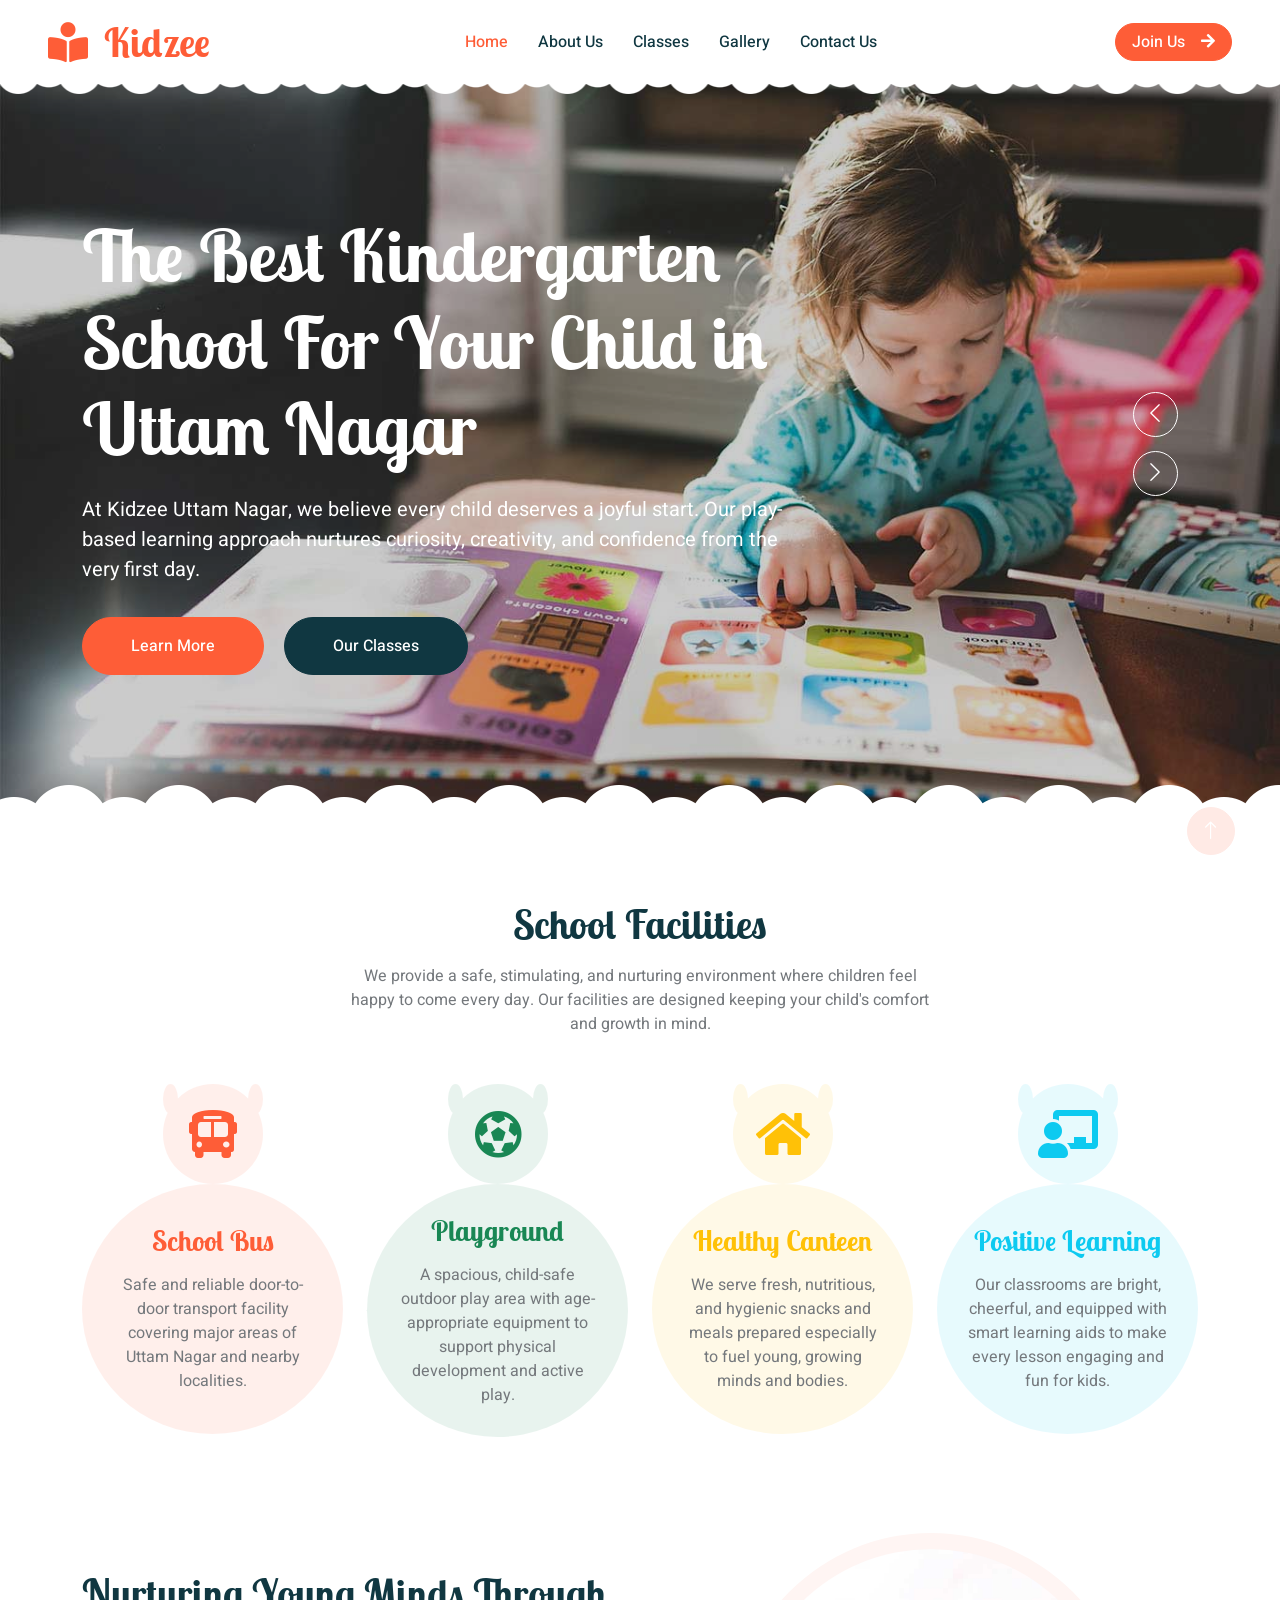
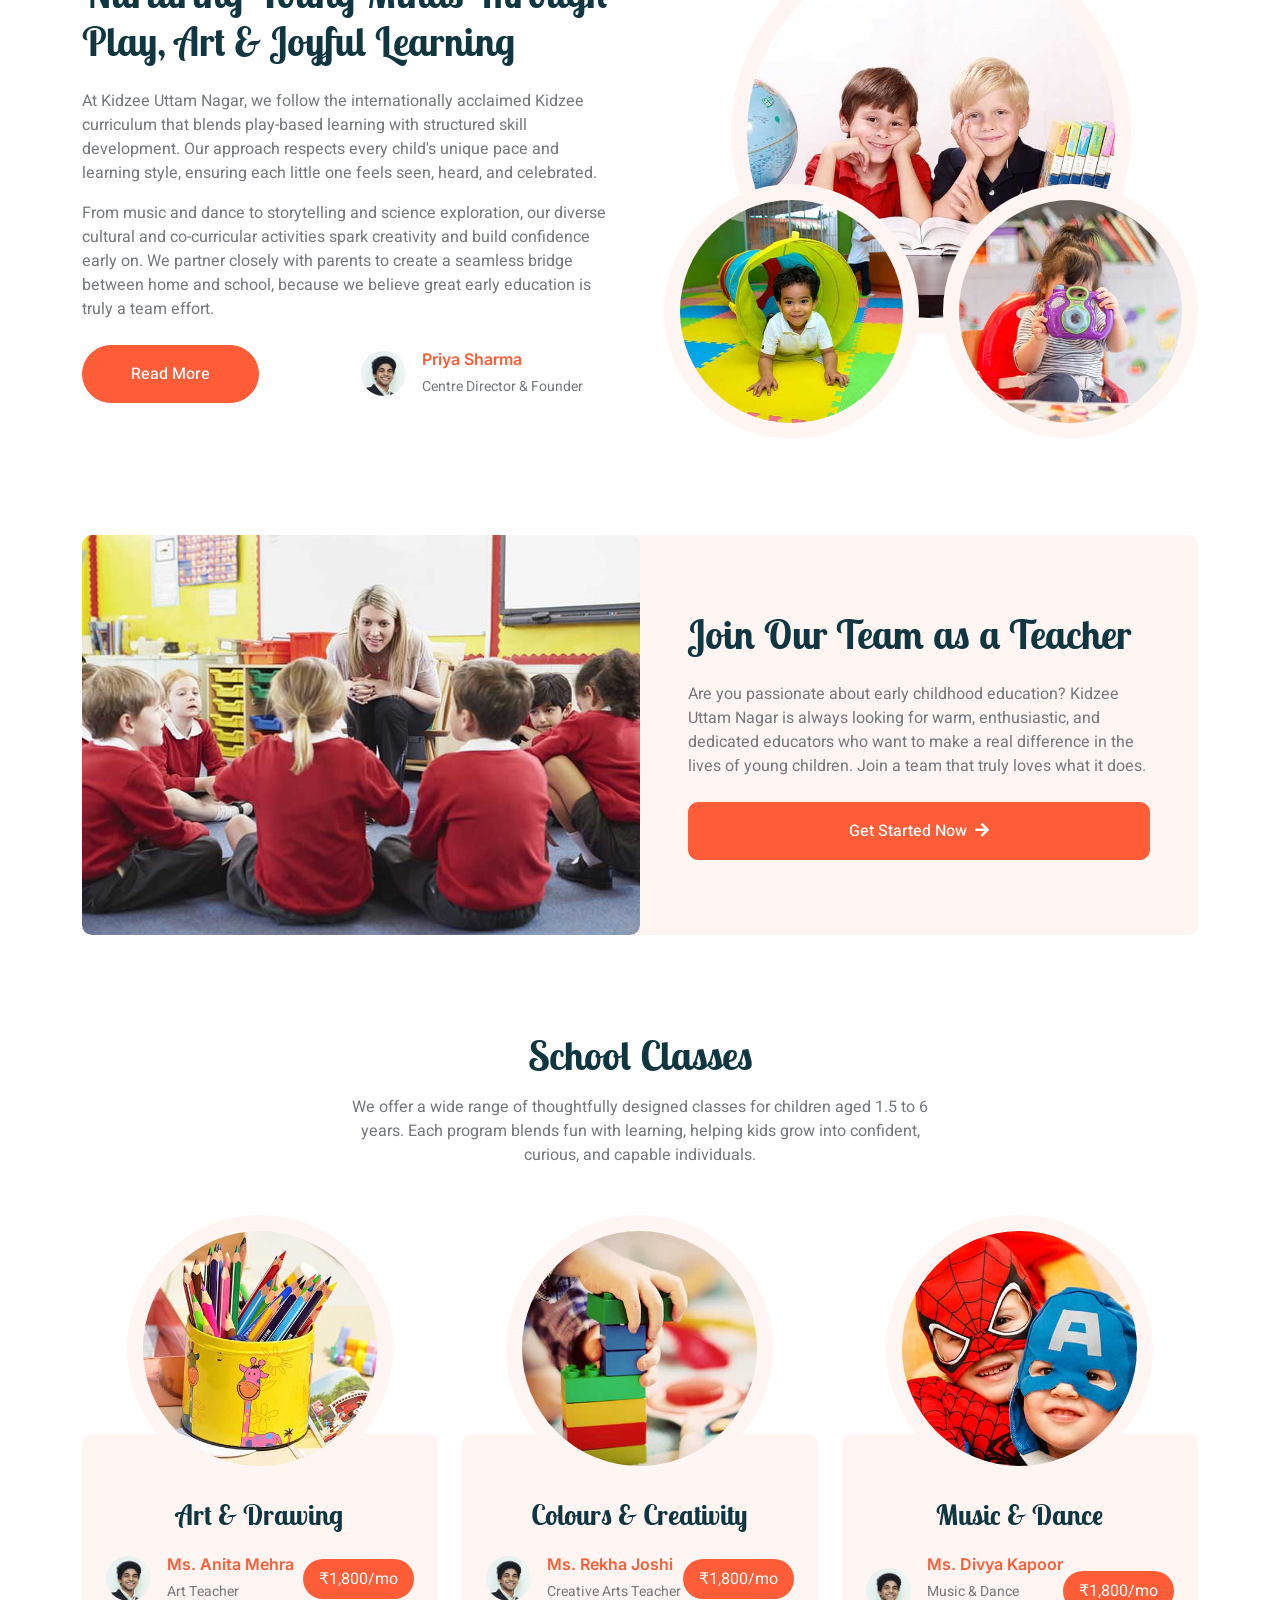
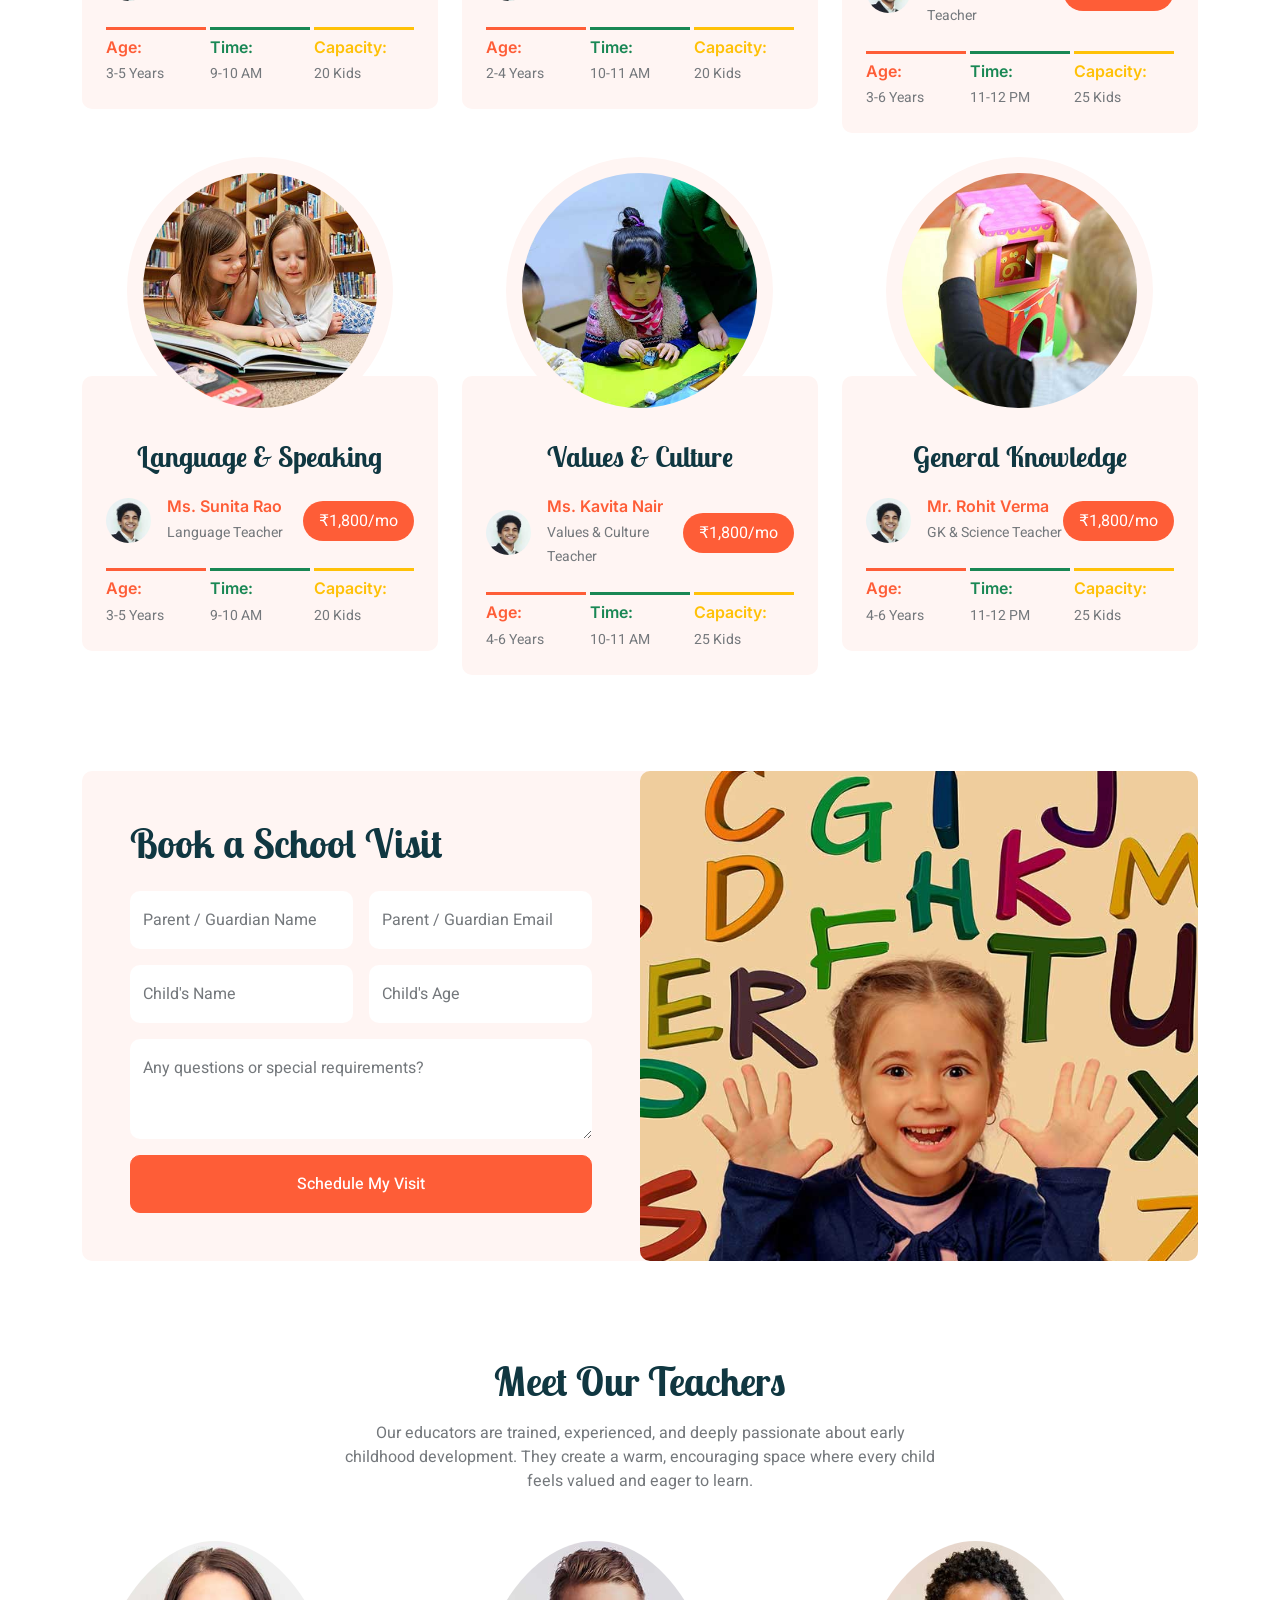
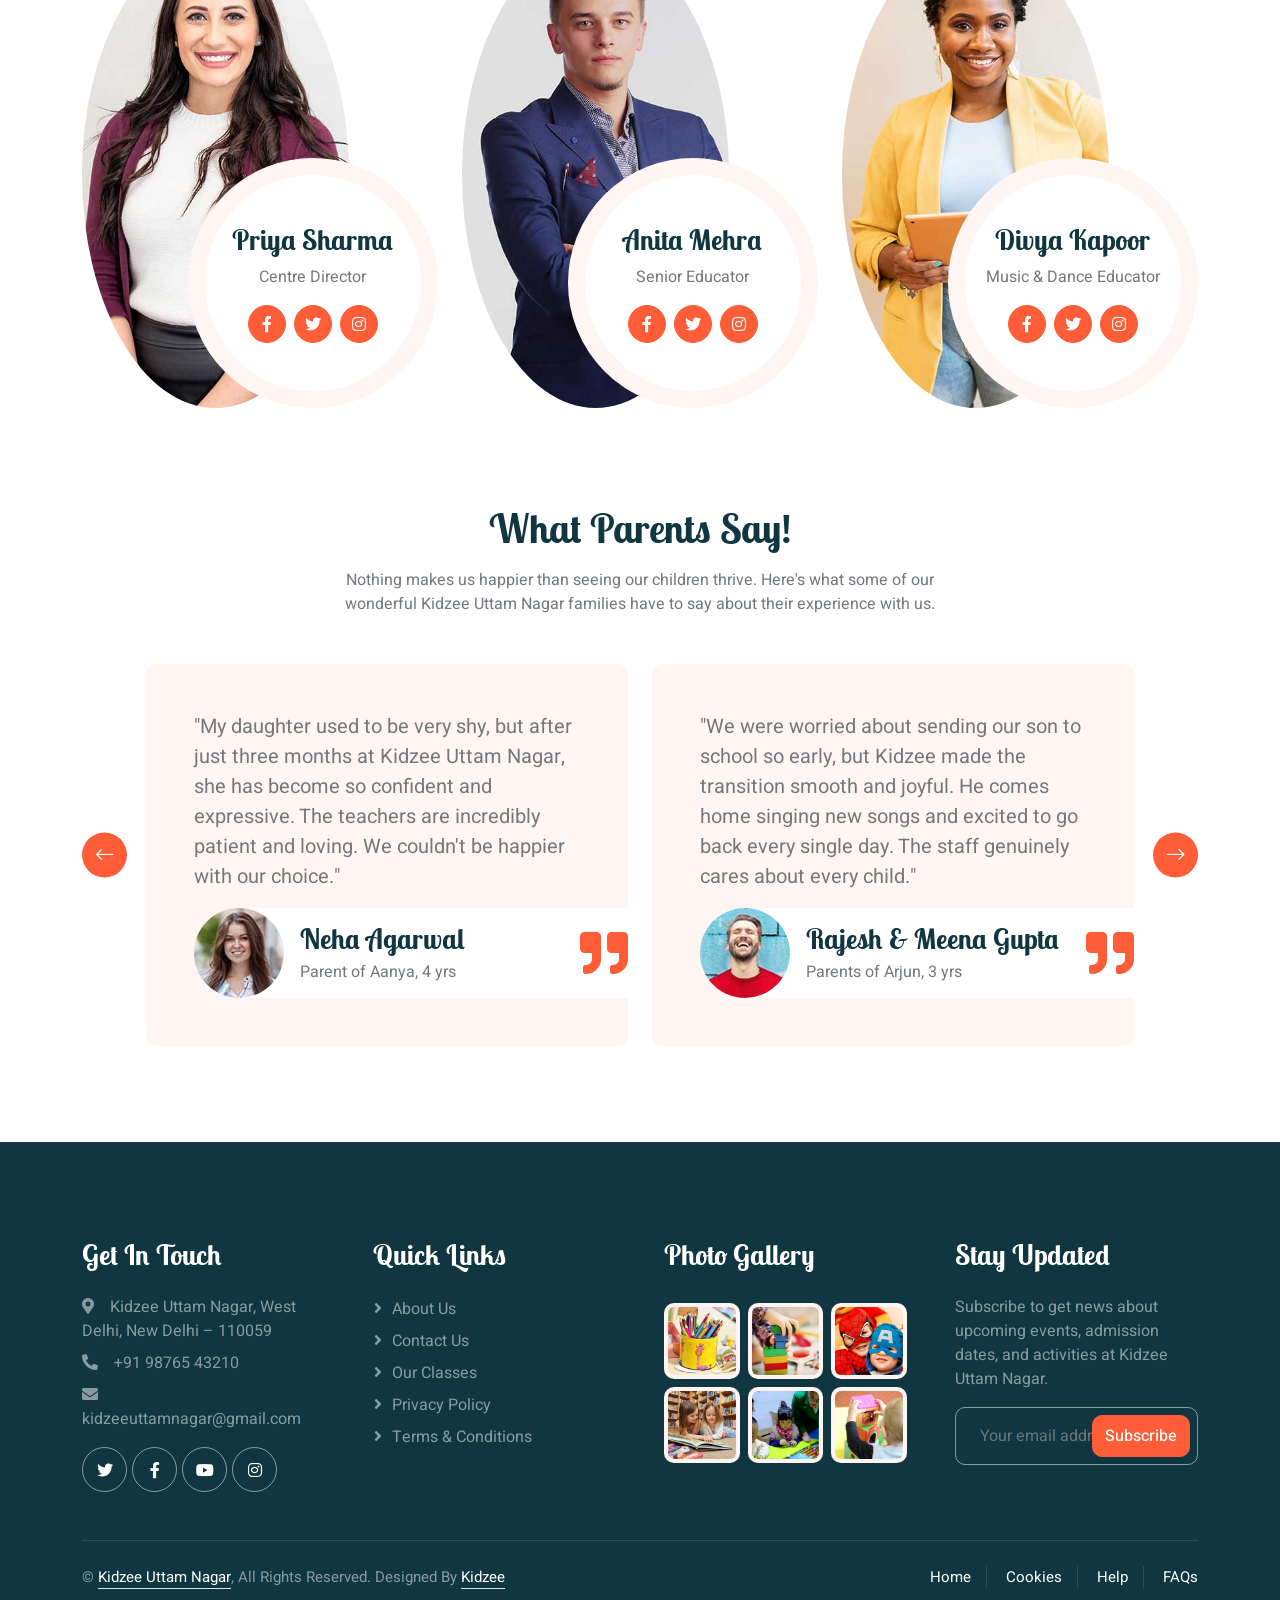
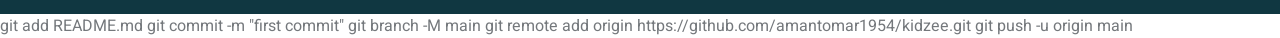
==== index.html @ d635b2c4 "change folder name" ====
<!DOCTYPE html>
<html lang="en">

<head>
    <meta charset="utf-8">
    <title>Kidzee - Best Preschool in Uttam Nagar Delhi</title>
    <meta content="width=device-width, initial-scale=1.0" name="viewport">
    <meta content="kidzee preschool uttam nagar delhi, best preschool uttam nagar, kindergarten uttam nagar" name="keywords">
    <meta content="Kidzee Uttam Nagar is one of Delhi's most trusted preschools, nurturing young minds with play-based learning, experienced teachers, and a safe, joyful environment." name="description">

    <!-- Favicon -->
    <link href="img/favicon.ico" rel="icon">

    <!-- Google Web Fonts -->
    <link rel="preconnect" href="https://fonts.googleapis.com">
    <link rel="preconnect" href="https://fonts.gstatic.com" crossorigin>
    <link href="https://fonts.googleapis.com/css2?family=Heebo:wght@400;500;600&family=Inter:wght@600&family=Lobster+Two:wght@700&display=swap" rel="stylesheet">
    
    <!-- Icon Font Stylesheet -->
    <link href="https://cdnjs.cloudflare.com/ajax/libs/font-awesome/5.10.0/css/all.min.css" rel="stylesheet">
    <link href="https://cdn.jsdelivr.net/npm/bootstrap-icons@1.4.1/font/bootstrap-icons.css" rel="stylesheet">

    <!-- Libraries Stylesheet -->
    <link href="lib/animate/animate.min.css" rel="stylesheet">
    <link href="lib/owlcarousel/assets/owl.carousel.min.css" rel="stylesheet">

    <!-- Customized Bootstrap Stylesheet -->
    <link href="css/bootstrap.min.css" rel="stylesheet">

    <!-- Template Stylesheet -->
    <link href="css/style.css" rel="stylesheet">
</head>

<body>
    <div class="container-xxl bg-white p-0">
        <!-- Spinner Start -->
        <div id="spinner" class="show bg-white position-fixed translate-middle w-100 vh-100 top-50 start-50 d-flex align-items-center justify-content-center">
            <div class="spinner-border text-primary" style="width: 3rem; height: 3rem;" role="status">
                <span class="sr-only">Loading...</span>
            </div>
        </div>
        <!-- Spinner End -->


        <!-- Navbar Start -->
        <nav class="navbar navbar-expand-lg bg-white navbar-light sticky-top px-4 px-lg-5 py-lg-0">
            <a href="index.html" class="navbar-brand">
                <h1 class="m-0 text-primary"><i class="fa fa-book-reader me-3"></i>Kidzee</h1>
            </a>
            <button type="button" class="navbar-toggler" data-bs-toggle="collapse" data-bs-target="#navbarCollapse">
                <span class="navbar-toggler-icon"></span>
            </button>
            <div class="collapse navbar-collapse" id="navbarCollapse">
                <div class="navbar-nav mx-auto">
                    <a href="index.html" class="nav-item nav-link active">Home</a>
                    <a href="" class="nav-item nav-link">About Us</a>
                    <a href="" class="nav-item nav-link">Classes</a>
                     <a href="" class="nav-item nav-link">Gallery</a>
                    <!-- <div class="nav-item dropdown">
                        <a href="#" class="nav-link dropdown-toggle" data-bs-toggle="dropdown">Pages</a>
                        <div class="dropdown-menu rounded-0 rounded-bottom border-0 shadow-sm m-0">
                            <a href="facility.html" class="dropdown-item">School Facilities</a>
                            <a href="team.html" class="dropdown-item">Popular Teachers</a>
                            <a href="call-to-action.html" class="dropdown-item">Become A Teacher</a>
                            <a href="appointment.html" class="dropdown-item">Make Appointment</a>
                            <a href="testimonial.html" class="dropdown-item">Testimonial</a>
                            <a href="404.html" class="dropdown-item">404 Error</a>
                        </div>
                    </div> -->
                    <a href="" class="nav-item nav-link">Contact Us</a>
                </div>
                <a href="" class="btn btn-primary rounded-pill px-3 d-none d-lg-block">Join Us<i class="fa fa-arrow-right ms-3"></i></a>
            </div>
        </nav>
        <!-- Navbar End -->


        <!-- Carousel Start -->
        <div class="container-fluid p-0 mb-5">
            <div class="owl-carousel header-carousel position-relative">
                <div class="owl-carousel-item position-relative">
                    <img class="img-fluid" src="img/carousel-1.jpg" alt="">
                    <div class="position-absolute top-0 start-0 w-100 h-100 d-flex align-items-center" style="background: rgba(0, 0, 0, .2);">
                        <div class="container">
                            <div class="row justify-content-start">
                                <div class="col-10 col-lg-8">
                                    <h1 class="display-2 text-white animated slideInDown mb-4">The Best Kindergarten School For Your Child in Uttam Nagar</h1>
                                    <p class="fs-5 fw-medium text-white mb-4 pb-2">At Kidzee Uttam Nagar, we believe every child deserves a joyful start. Our play-based learning approach nurtures curiosity, creativity, and confidence from the very first day.</p>
                                    <a href="" class="btn btn-primary rounded-pill py-sm-3 px-sm-5 me-3 animated slideInLeft">Learn More</a>
                                    <a href="" class="btn btn-dark rounded-pill py-sm-3 px-sm-5 animated slideInRight">Our Classes</a>
                                </div>
                            </div>
                        </div>
                    </div>
                </div>
                <div class="owl-carousel-item position-relative">
                    <img class="img-fluid" src="img/carousel-2.jpg" alt="">
                    <div class="position-absolute top-0 start-0 w-100 h-100 d-flex align-items-center" style="background: rgba(0, 0, 0, .2);">
                        <div class="container">
                            <div class="row justify-content-start">
                                <div class="col-10 col-lg-8">
                                    <h1 class="display-2 text-white animated slideInDown mb-4">Give Your Child the Brightest Beginning Right Here in Delhi</h1>
                                    <p class="fs-5 fw-medium text-white mb-4 pb-2">Our expert educators and warm, safe classrooms help children aged 1.5–6 years build the social, emotional, and academic skills they need to thrive in school and in life.</p>
                                    <a href="" class="btn btn-primary rounded-pill py-sm-3 px-sm-5 me-3 animated slideInLeft">Learn More</a>
                                    <a href="" class="btn btn-dark rounded-pill py-sm-3 px-sm-5 animated slideInRight">Our Classes</a>
                                </div>
                            </div>
                        </div>
                    </div>
                </div>
            </div>
        </div>
        <!-- Carousel End -->


        <!-- Facilities Start -->
        <div class="container-xxl py-5">
            <div class="container">
                <div class="text-center mx-auto mb-5 wow fadeInUp" data-wow-delay="0.1s" style="max-width: 600px;">
                    <h1 class="mb-3">School Facilities</h1>
                    <p>We provide a safe, stimulating, and nurturing environment where children feel happy to come every day. Our facilities are designed keeping your child's comfort and growth in mind.</p>
                </div>
                <div class="row g-4">
                    <div class="col-lg-3 col-sm-6 wow fadeInUp" data-wow-delay="0.1s">
                        <div class="facility-item">
                            <div class="facility-icon bg-primary">
                                <span class="bg-primary"></span>
                                <i class="fa fa-bus-alt fa-3x text-primary"></i>
                                <span class="bg-primary"></span>
                            </div>
                            <div class="facility-text bg-primary">
                                <h3 class="text-primary mb-3">School Bus</h3>
                                <p class="mb-0">Safe and reliable door-to-door transport facility covering major areas of Uttam Nagar and nearby localities.</p>
                            </div>
                        </div>
                    </div>
                    <div class="col-lg-3 col-sm-6 wow fadeInUp" data-wow-delay="0.3s">
                        <div class="facility-item">
                            <div class="facility-icon bg-success">
                                <span class="bg-success"></span>
                                <i class="fa fa-futbol fa-3x text-success"></i>
                                <span class="bg-success"></span>
                            </div>
                            <div class="facility-text bg-success">
                                <h3 class="text-success mb-3">Playground</h3>
                                <p class="mb-0">A spacious, child-safe outdoor play area with age-appropriate equipment to support physical development and active play.</p>
                            </div>
                        </div>
                    </div>
                    <div class="col-lg-3 col-sm-6 wow fadeInUp" data-wow-delay="0.5s">
                        <div class="facility-item">
                            <div class="facility-icon bg-warning">
                                <span class="bg-warning"></span>
                                <i class="fa fa-home fa-3x text-warning"></i>
                                <span class="bg-warning"></span>
                            </div>
                            <div class="facility-text bg-warning">
                                <h3 class="text-warning mb-3">Healthy Canteen</h3>
                                <p class="mb-0">We serve fresh, nutritious, and hygienic snacks and meals prepared especially to fuel young, growing minds and bodies.</p>
                            </div>
                        </div>
                    </div>
                    <div class="col-lg-3 col-sm-6 wow fadeInUp" data-wow-delay="0.7s">
                        <div class="facility-item">
                            <div class="facility-icon bg-info">
                                <span class="bg-info"></span>
                                <i class="fa fa-chalkboard-teacher fa-3x text-info"></i>
                                <span class="bg-info"></span>
                            </div>
                            <div class="facility-text bg-info">
                                <h3 class="text-info mb-3">Positive Learning</h3>
                                <p class="mb-0">Our classrooms are bright, cheerful, and equipped with smart learning aids to make every lesson engaging and fun for kids.</p>
                            </div>
                        </div>
                    </div>
                </div>
            </div>
        </div>
        <!-- Facilities End -->


        <!-- About Start -->
        <div class="container-xxl py-5">
            <div class="container">
                <div class="row g-5 align-items-center">
                    <div class="col-lg-6 wow fadeInUp" data-wow-delay="0.1s">
                        <h1 class="mb-4">Nurturing Young Minds Through Play, Art & Joyful Learning</h1>
                        <p>At Kidzee Uttam Nagar, we follow the internationally acclaimed Kidzee curriculum that blends play-based learning with structured skill development. Our approach respects every child's unique pace and learning style, ensuring each little one feels seen, heard, and celebrated.</p>
                        <p class="mb-4">From music and dance to storytelling and science exploration, our diverse cultural and co-curricular activities spark creativity and build confidence early on. We partner closely with parents to create a seamless bridge between home and school, because we believe great early education is truly a team effort.</p>
                        <div class="row g-4 align-items-center">
                            <div class="col-sm-6">
                                <a class="btn btn-primary rounded-pill py-3 px-5" href="">Read More</a>
                            </div>
                            <div class="col-sm-6">
                                <div class="d-flex align-items-center">
                                    <img class="rounded-circle flex-shrink-0" src="img/user.jpg" alt="" style="width: 45px; height: 45px;">
                                    <div class="ms-3">
                                        <h6 class="text-primary mb-1">Priya Sharma</h6>
                                        <small>Centre Director & Founder</small>
                                    </div>
                                </div>
                            </div>
                        </div>
                    </div>
                    <div class="col-lg-6 about-img wow fadeInUp" data-wow-delay="0.5s">
                        <div class="row">
                            <div class="col-12 text-center">
                                <img class="img-fluid w-75 rounded-circle bg-light p-3" src="img/about-1.jpg" alt="">
                            </div>
                            <div class="col-6 text-start" style="margin-top: -150px;">
                                <img class="img-fluid w-100 rounded-circle bg-light p-3" src="img/about-2.jpg" alt="">
                            </div>
                            <div class="col-6 text-end" style="margin-top: -150px;">
                                <img class="img-fluid w-100 rounded-circle bg-light p-3" src="img/about-3.jpg" alt="">
                            </div>
                        </div>
                    </div>
                </div>
            </div>
        </div>
        <!-- About End -->


        <!-- Call To Action Start -->
        <div class="container-xxl py-5">
            <div class="container">
                <div class="bg-light rounded">
                    <div class="row g-0">
                        <div class="col-lg-6 wow fadeIn" data-wow-delay="0.1s" style="min-height: 400px;">
                            <div class="position-relative h-100">
                                <img class="position-absolute w-100 h-100 rounded" src="img/call-to-action.jpg" style="object-fit: cover;">
                            </div>
                        </div>
                        <div class="col-lg-6 wow fadeIn" data-wow-delay="0.5s">
                            <div class="h-100 d-flex flex-column justify-content-center p-5">
                                <h1 class="mb-4">Join Our Team as a Teacher</h1>
                                <p class="mb-4">Are you passionate about early childhood education? Kidzee Uttam Nagar is always looking for warm, enthusiastic, and dedicated educators who want to make a real difference in the lives of young children. Join a team that truly loves what it does.</p>
                                <a class="btn btn-primary py-3 px-5" href="">Get Started Now<i class="fa fa-arrow-right ms-2"></i></a>
                            </div>
                        </div>
                    </div>
                </div>
            </div>
        </div>
        <!-- Call To Action End -->


        <!-- Classes Start -->
        <div class="container-xxl py-5">
            <div class="container">
                <div class="text-center mx-auto mb-5 wow fadeInUp" data-wow-delay="0.1s" style="max-width: 600px;">
                    <h1 class="mb-3">School Classes</h1>
                    <p>We offer a wide range of thoughtfully designed classes for children aged 1.5 to 6 years. Each program blends fun with learning, helping kids grow into confident, curious, and capable individuals.</p>
                </div>
                <div class="row g-4">
                    <div class="col-lg-4 col-md-6 wow fadeInUp" data-wow-delay="0.1s">
                        <div class="classes-item">
                            <div class="bg-light rounded-circle w-75 mx-auto p-3">
                                <img class="img-fluid rounded-circle" src="img/classes-1.jpg" alt="">
                            </div>
                            <div class="bg-light rounded p-4 pt-5 mt-n5">
                                <a class="d-block text-center h3 mt-3 mb-4" href="">Art & Drawing</a>
                                <div class="d-flex align-items-center justify-content-between mb-4">
                                    <div class="d-flex align-items-center">
                                        <img class="rounded-circle flex-shrink-0" src="img/user.jpg" alt="" style="width: 45px; height: 45px;">
                                        <div class="ms-3">
                                            <h6 class="text-primary mb-1">Ms. Anita Mehra</h6>
                                            <small>Art Teacher</small>
                                        </div>
                                    </div>
                                    <span class="bg-primary text-white rounded-pill py-2 px-3" href="">₹1,800/mo</span>
                                </div>
                                <div class="row g-1">
                                    <div class="col-4">
                                        <div class="border-top border-3 border-primary pt-2">
                                            <h6 class="text-primary mb-1">Age:</h6>
                                            <small>3-5 Years</small>
                                        </div>
                                    </div>
                                    <div class="col-4">
                                        <div class="border-top border-3 border-success pt-2">
                                            <h6 class="text-success mb-1">Time:</h6>
                                            <small>9-10 AM</small>
                                        </div>
                                    </div>
                                    <div class="col-4">
                                        <div class="border-top border-3 border-warning pt-2">
                                            <h6 class="text-warning mb-1">Capacity:</h6>
                                            <small>20 Kids</small>
                                        </div>
                                    </div>
                                </div>
                            </div>
                        </div>
                    </div>
                    <div class="col-lg-4 col-md-6 wow fadeInUp" data-wow-delay="0.3s">
                        <div class="classes-item">
                            <div class="bg-light rounded-circle w-75 mx-auto p-3">
                                <img class="img-fluid rounded-circle" src="img/classes-2.jpg" alt="">
                            </div>
                            <div class="bg-light rounded p-4 pt-5 mt-n5">
                                <a class="d-block text-center h3 mt-3 mb-4" href="">Colours & Creativity</a>
                                <div class="d-flex align-items-center justify-content-between mb-4">
                                    <div class="d-flex align-items-center">
                                        <img class="rounded-circle flex-shrink-0" src="img/user.jpg" alt="" style="width: 45px; height: 45px;">
                                        <div class="ms-3">
                                            <h6 class="text-primary mb-1">Ms. Rekha Joshi</h6>
                                            <small>Creative Arts Teacher</small>
                                        </div>
                                    </div>
                                    <span class="bg-primary text-white rounded-pill py-2 px-3" href="">₹1,800/mo</span>
                                </div>
                                <div class="row g-1">
                                    <div class="col-4">
                                        <div class="border-top border-3 border-primary pt-2">
                                            <h6 class="text-primary mb-1">Age:</h6>
                                            <small>2-4 Years</small>
                                        </div>
                                    </div>
                                    <div class="col-4">
                                        <div class="border-top border-3 border-success pt-2">
                                            <h6 class="text-success mb-1">Time:</h6>
                                            <small>10-11 AM</small>
                                        </div>
                                    </div>
                                    <div class="col-4">
                                        <div class="border-top border-3 border-warning pt-2">
                                            <h6 class="text-warning mb-1">Capacity:</h6>
                                            <small>20 Kids</small>
                                        </div>
                                    </div>
                                </div>
                            </div>
                        </div>
                    </div>
                    <div class="col-lg-4 col-md-6 wow fadeInUp" data-wow-delay="0.5s">
                        <div class="classes-item">
                            <div class="bg-light rounded-circle w-75 mx-auto p-3">
                                <img class="img-fluid rounded-circle" src="img/classes-3.jpg" alt="">
                            </div>
                            <div class="bg-light rounded p-4 pt-5 mt-n5">
                                <a class="d-block text-center h3 mt-3 mb-4" href="">Music & Dance</a>
                                <div class="d-flex align-items-center justify-content-between mb-4">
                                    <div class="d-flex align-items-center">
                                        <img class="rounded-circle flex-shrink-0" src="img/user.jpg" alt="" style="width: 45px; height: 45px;">
                                        <div class="ms-3">
                                            <h6 class="text-primary mb-1">Ms. Divya Kapoor</h6>
                                            <small>Music & Dance Teacher</small>
                                        </div>
                                    </div>
                                    <span class="bg-primary text-white rounded-pill py-2 px-3" href="">₹1,800/mo</span>
                                </div>
                                <div class="row g-1">
                                    <div class="col-4">
                                        <div class="border-top border-3 border-primary pt-2">
                                            <h6 class="text-primary mb-1">Age:</h6>
                                            <small>3-6 Years</small>
                                        </div>
                                    </div>
                                    <div class="col-4">
                                        <div class="border-top border-3 border-success pt-2">
                                            <h6 class="text-success mb-1">Time:</h6>
                                            <small>11-12 PM</small>
                                        </div>
                                    </div>
                                    <div class="col-4">
                                        <div class="border-top border-3 border-warning pt-2">
                                            <h6 class="text-warning mb-1">Capacity:</h6>
                                            <small>25 Kids</small>
                                        </div>
                                    </div>
                                </div>
                            </div>
                        </div>
                    </div>
                    <div class="col-lg-4 col-md-6 wow fadeInUp" data-wow-delay="0.1s">
                        <div class="classes-item">
                            <div class="bg-light rounded-circle w-75 mx-auto p-3">
                                <img class="img-fluid rounded-circle" src="img/classes-4.jpg" alt="">
                            </div>
                            <div class="bg-light rounded p-4 pt-5 mt-n5">
                                <a class="d-block text-center h3 mt-3 mb-4" href="">Language & Speaking</a>
                                <div class="d-flex align-items-center justify-content-between mb-4">
                                    <div class="d-flex align-items-center">
                                        <img class="rounded-circle flex-shrink-0" src="img/user.jpg" alt="" style="width: 45px; height: 45px;">
                                        <div class="ms-3">
                                            <h6 class="text-primary mb-1">Ms. Sunita Rao</h6>
                                            <small>Language Teacher</small>
                                        </div>
                                    </div>
                                    <span class="bg-primary text-white rounded-pill py-2 px-3" href="">₹1,800/mo</span>
                                </div>
                                <div class="row g-1">
                                    <div class="col-4">
                                        <div class="border-top border-3 border-primary pt-2">
                                            <h6 class="text-primary mb-1">Age:</h6>
                                            <small>3-5 Years</small>
                                        </div>
                                    </div>
                                    <div class="col-4">
                                        <div class="border-top border-3 border-success pt-2">
                                            <h6 class="text-success mb-1">Time:</h6>
                                            <small>9-10 AM</small>
                                        </div>
                                    </div>
                                    <div class="col-4">
                                        <div class="border-top border-3 border-warning pt-2">
                                            <h6 class="text-warning mb-1">Capacity:</h6>
                                            <small>20 Kids</small>
                                        </div>
                                    </div>
                                </div>
                            </div>
                        </div>
                    </div>
                    <div class="col-lg-4 col-md-6 wow fadeInUp" data-wow-delay="0.3s">
                        <div class="classes-item">
                            <div class="bg-light rounded-circle w-75 mx-auto p-3">
                                <img class="img-fluid rounded-circle" src="img/classes-5.jpg" alt="">
                            </div>
                            <div class="bg-light rounded p-4 pt-5 mt-n5">
                                <a class="d-block text-center h3 mt-3 mb-4" href="">Values & Culture</a>
                                <div class="d-flex align-items-center justify-content-between mb-4">
                                    <div class="d-flex align-items-center">
                                        <img class="rounded-circle flex-shrink-0" src="img/user.jpg" alt="" style="width: 45px; height: 45px;">
                                        <div class="ms-3">
                                            <h6 class="text-primary mb-1">Ms. Kavita Nair</h6>
                                            <small>Values & Culture Teacher</small>
                                        </div>
                                    </div>
                                    <span class="bg-primary text-white rounded-pill py-2 px-3" href="">₹1,800/mo</span>
                                </div>
                                <div class="row g-1">
                                    <div class="col-4">
                                        <div class="border-top border-3 border-primary pt-2">
                                            <h6 class="text-primary mb-1">Age:</h6>
                                            <small>4-6 Years</small>
                                        </div>
                                    </div>
                                    <div class="col-4">
                                        <div class="border-top border-3 border-success pt-2">
                                            <h6 class="text-success mb-1">Time:</h6>
                                            <small>10-11 AM</small>
                                        </div>
                                    </div>
                                    <div class="col-4">
                                        <div class="border-top border-3 border-warning pt-2">
                                            <h6 class="text-warning mb-1">Capacity:</h6>
                                            <small>25 Kids</small>
                                        </div>
                                    </div>
                                </div>
                            </div>
                        </div>
                    </div>
                    <div class="col-lg-4 col-md-6 wow fadeInUp" data-wow-delay="0.5s">
                        <div class="classes-item">
                            <div class="bg-light rounded-circle w-75 mx-auto p-3">
                                <img class="img-fluid rounded-circle" src="img/classes-6.jpg" alt="">
                            </div>
                            <div class="bg-light rounded p-4 pt-5 mt-n5">
                                <a class="d-block text-center h3 mt-3 mb-4" href="">General Knowledge</a>
                                <div class="d-flex align-items-center justify-content-between mb-4">
                                    <div class="d-flex align-items-center">
                                        <img class="rounded-circle flex-shrink-0" src="img/user.jpg" alt="" style="width: 45px; height: 45px;">
                                        <div class="ms-3">
                                            <h6 class="text-primary mb-1">Mr. Rohit Verma</h6>
                                            <small>GK & Science Teacher</small>
                                        </div>
                                    </div>
                                    <span class="bg-primary text-white rounded-pill py-2 px-3" href="">₹1,800/mo</span>
                                </div>
                                <div class="row g-1">
                                    <div class="col-4">
                                        <div class="border-top border-3 border-primary pt-2">
                                            <h6 class="text-primary mb-1">Age:</h6>
                                            <small>4-6 Years</small>
                                        </div>
                                    </div>
                                    <div class="col-4">
                                        <div class="border-top border-3 border-success pt-2">
                                            <h6 class="text-success mb-1">Time:</h6>
                                            <small>11-12 PM</small>
                                        </div>
                                    </div>
                                    <div class="col-4">
                                        <div class="border-top border-3 border-warning pt-2">
                                            <h6 class="text-warning mb-1">Capacity:</h6>
                                            <small>25 Kids</small>
                                        </div>
                                    </div>
                                </div>
                            </div>
                        </div>
                    </div>
                </div>
            </div>
        </div>
        <!-- Classes End -->


        <!-- Appointment Start -->
        <div class="container-xxl py-5">
            <div class="container">
                <div class="bg-light rounded">
                    <div class="row g-0">
                        <div class="col-lg-6 wow fadeIn" data-wow-delay="0.1s">
                            <div class="h-100 d-flex flex-column justify-content-center p-5">
                                <h1 class="mb-4">Book a School Visit</h1>
                                <form>
                                    <div class="row g-3">
                                        <div class="col-sm-6">
                                            <div class="form-floating">
                                                <input type="text" class="form-control border-0" id="gname" placeholder="Parent / Guardian Name">
                                                <label for="gname">Parent / Guardian Name</label>
                                            </div>
                                        </div>
                                        <div class="col-sm-6">
                                            <div class="form-floating">
                                                <input type="email" class="form-control border-0" id="gmail" placeholder="Parent / Guardian Email">
                                                <label for="gmail">Parent / Guardian Email</label>
                                            </div>
                                        </div>
                                        <div class="col-sm-6">
                                            <div class="form-floating">
                                                <input type="text" class="form-control border-0" id="cname" placeholder="Child's Name">
                                                <label for="cname">Child's Name</label>
                                            </div>
                                        </div>
                                        <div class="col-sm-6">
                                            <div class="form-floating">
                                                <input type="text" class="form-control border-0" id="cage" placeholder="Child's Age">
                                                <label for="cage">Child's Age</label>
                                            </div>
                                        </div>
                                        <div class="col-12">
                                            <div class="form-floating">
                                                <textarea class="form-control border-0" placeholder="Any questions or special requirements?" id="message" style="height: 100px"></textarea>
                                                <label for="message">Any questions or special requirements?</label>
                                            </div>
                                        </div>
                                        <div class="col-12">
                                            <button class="btn btn-primary w-100 py-3" type="submit">Schedule My Visit</button>
                                        </div>
                                    </div>
                                </form>
                            </div>
                        </div>
                        <div class="col-lg-6 wow fadeIn" data-wow-delay="0.5s" style="min-height: 400px;">
                            <div class="position-relative h-100">
                                <img class="position-absolute w-100 h-100 rounded" src="img/appointment.jpg" style="object-fit: cover;">
                            </div>
                        </div>
                    </div>
                </div>
            </div>
        </div>
        <!-- Appointment End -->


        <!-- Team Start -->
        <div class="container-xxl py-5">
            <div class="container">
                <div class="text-center mx-auto mb-5 wow fadeInUp" data-wow-delay="0.1s" style="max-width: 600px;">
                    <h1 class="mb-3">Meet Our Teachers</h1>
                    <p>Our educators are trained, experienced, and deeply passionate about early childhood development. They create a warm, encouraging space where every child feels valued and eager to learn.</p>
                </div>
                <div class="row g-4">
                    <div class="col-lg-4 col-md-6 wow fadeInUp" data-wow-delay="0.1s">
                        <div class="team-item position-relative">
                            <img class="img-fluid rounded-circle w-75" src="img/team-1.jpg" alt="">
                            <div class="team-text">
                                <h3>Priya Sharma</h3>
                                <p>Centre Director</p>
                                <div class="d-flex align-items-center">
                                    <a class="btn btn-square btn-primary mx-1" href=""><i class="fab fa-facebook-f"></i></a>
                                    <a class="btn btn-square btn-primary  mx-1" href=""><i class="fab fa-twitter"></i></a>
                                    <a class="btn btn-square btn-primary  mx-1" href=""><i class="fab fa-instagram"></i></a>
                                </div>
                            </div>
                        </div>
                    </div>
                    <div class="col-lg-4 col-md-6 wow fadeInUp" data-wow-delay="0.3s">
                        <div class="team-item position-relative">
                            <img class="img-fluid rounded-circle w-75" src="img/team-2.jpg" alt="">
                            <div class="team-text">
                                <h3>Anita Mehra</h3>
                                <p>Senior Educator</p>
                                <div class="d-flex align-items-center">
                                    <a class="btn btn-square btn-primary mx-1" href=""><i class="fab fa-facebook-f"></i></a>
                                    <a class="btn btn-square btn-primary  mx-1" href=""><i class="fab fa-twitter"></i></a>
                                    <a class="btn btn-square btn-primary  mx-1" href=""><i class="fab fa-instagram"></i></a>
                                </div>
                            </div>
                        </div>
                    </div>
                    <div class="col-lg-4 col-md-6 wow fadeInUp" data-wow-delay="0.5s">
                        <div class="team-item position-relative">
                            <img class="img-fluid rounded-circle w-75" src="img/team-3.jpg" alt="">
                            <div class="team-text">
                                <h3>Divya Kapoor</h3>
                                <p>Music & Dance Educator</p>
                                <div class="d-flex align-items-center">
                                    <a class="btn btn-square btn-primary mx-1" href=""><i class="fab fa-facebook-f"></i></a>
                                    <a class="btn btn-square btn-primary  mx-1" href=""><i class="fab fa-twitter"></i></a>
                                    <a class="btn btn-square btn-primary  mx-1" href=""><i class="fab fa-instagram"></i></a>
                                </div>
                            </div>
                        </div>
                    </div>
                </div>
            </div>
        </div>
        <!-- Team End -->


        <!-- Testimonial Start -->
        <div class="container-xxl py-5">
            <div class="container">
                <div class="text-center mx-auto mb-5 wow fadeInUp" data-wow-delay="0.1s" style="max-width: 600px;">
                    <h1 class="mb-3">What Parents Say!</h1>
                    <p>Nothing makes us happier than seeing our children thrive. Here's what some of our wonderful Kidzee Uttam Nagar families have to say about their experience with us.</p>
                </div>
                <div class="owl-carousel testimonial-carousel wow fadeInUp" data-wow-delay="0.1s">
                    <div class="testimonial-item bg-light rounded p-5">
                        <p class="fs-5">"My daughter used to be very shy, but after just three months at Kidzee Uttam Nagar, she has become so confident and expressive. The teachers are incredibly patient and loving. We couldn't be happier with our choice."</p>
                        <div class="d-flex align-items-center bg-white me-n5" style="border-radius: 50px 0 0 50px;">
                            <img class="img-fluid flex-shrink-0 rounded-circle" src="img/testimonial-1.jpg" style="width: 90px; height: 90px;">
                            <div class="ps-3">
                                <h3 class="mb-1">Neha Agarwal</h3>
                                <span>Parent of Aanya, 4 yrs</span>
                            </div>
                            <i class="fa fa-quote-right fa-3x text-primary ms-auto d-none d-sm-flex"></i>
                        </div>
                    </div>
                    <div class="testimonial-item bg-light rounded p-5">
                        <p class="fs-5">"We were worried about sending our son to school so early, but Kidzee made the transition smooth and joyful. He comes home singing new songs and excited to go back every single day. The staff genuinely cares about every child."</p>
                        <div class="d-flex align-items-center bg-white me-n5" style="border-radius: 50px 0 0 50px;">
                            <img class="img-fluid flex-shrink-0 rounded-circle" src="img/testimonial-2.jpg" style="width: 90px; height: 90px;">
                            <div class="ps-3">
                                <h3 class="mb-1">Rajesh & Meena Gupta</h3>
                                <span>Parents of Arjun, 3 yrs</span>
                            </div>
                            <i class="fa fa-quote-right fa-3x text-primary ms-auto d-none d-sm-flex"></i>
                        </div>
                    </div>
                    <div class="testimonial-item bg-light rounded p-5">
                        <p class="fs-5">"The holistic approach at Kidzee Uttam Nagar is truly impressive. My child has grown not just academically but emotionally and socially. The regular parent-teacher interactions keep us involved in every step of her progress."</p>
                        <div class="d-flex align-items-center bg-white me-n5" style="border-radius: 50px 0 0 50px;">
                            <img class="img-fluid flex-shrink-0 rounded-circle" src="img/testimonial-3.jpg" style="width: 90px; height: 90px;">
                            <div class="ps-3">
                                <h3 class="mb-1">Sunita Khanna</h3>
                                <span>Parent of Riya, 5 yrs</span>
                            </div>
                            <i class="fa fa-quote-right fa-3x text-primary ms-auto d-none d-sm-flex"></i>
                        </div>
                    </div>
                </div>
            </div>
        </div>
        <!-- Testimonial End -->


        <!-- Footer Start -->
        <div class="container-fluid bg-dark text-white-50 footer pt-5 mt-5 wow fadeIn" data-wow-delay="0.1s">
            <div class="container py-5">
                <div class="row g-5">
                    <div class="col-lg-3 col-md-6">
                        <h3 class="text-white mb-4">Get In Touch</h3>
                        <p class="mb-2"><i class="fa fa-map-marker-alt me-3"></i>Kidzee Uttam Nagar, West Delhi, New Delhi – 110059</p>
                        <p class="mb-2"><i class="fa fa-phone-alt me-3"></i>+91 98765 43210</p>
                        <p class="mb-2"><i class="fa fa-envelope me-3"></i>kidzeeuttamnagar@gmail.com</p>
                        <div class="d-flex pt-2">
                            <a class="btn btn-outline-light btn-social" href=""><i class="fab fa-twitter"></i></a>
                            <a class="btn btn-outline-light btn-social" href=""><i class="fab fa-facebook-f"></i></a>
                            <a class="btn btn-outline-light btn-social" href=""><i class="fab fa-youtube"></i></a>
                            <a class="btn btn-outline-light btn-social" href=""><i class="fab fa-instagram"></i></a>
                        </div>
                    </div>
                    <div class="col-lg-3 col-md-6">
                        <h3 class="text-white mb-4">Quick Links</h3>
                        <a class="btn btn-link text-white-50" href="">About Us</a>
                        <a class="btn btn-link text-white-50" href="">Contact Us</a>
                        <a class="btn btn-link text-white-50" href="">Our Classes</a>
                        <a class="btn btn-link text-white-50" href="">Privacy Policy</a>
                        <a class="btn btn-link text-white-50" href="">Terms & Conditions</a>
                    </div>
                    <div class="col-lg-3 col-md-6">
                        <h3 class="text-white mb-4">Photo Gallery</h3>
                        <div class="row g-2 pt-2">
                            <div class="col-4">
                                <img class="img-fluid rounded bg-light p-1" src="img/classes-1.jpg" alt="">
                            </div>
                            <div class="col-4">
                                <img class="img-fluid rounded bg-light p-1" src="img/classes-2.jpg" alt="">
                            </div>
                            <div class="col-4">
                                <img class="img-fluid rounded bg-light p-1" src="img/classes-3.jpg" alt="">
                            </div>
                            <div class="col-4">
                                <img class="img-fluid rounded bg-light p-1" src="img/classes-4.jpg" alt="">
                            </div>
                            <div class="col-4">
                                <img class="img-fluid rounded bg-light p-1" src="img/classes-5.jpg" alt="">
                            </div>
                            <div class="col-4">
                                <img class="img-fluid rounded bg-light p-1" src="img/classes-6.jpg" alt="">
                            </div>
                        </div>
                    </div>
                    <div class="col-lg-3 col-md-6">
                        <h3 class="text-white mb-4">Stay Updated</h3>
                        <p>Subscribe to get news about upcoming events, admission dates, and activities at Kidzee Uttam Nagar.</p>
                        <div class="position-relative mx-auto" style="max-width: 500px;">
                            <input class="form-control bg-transparent w-100 py-3 ps-4 pe-5" type="text" placeholder="Your email address">
                            <button type="button" class="btn btn-primary py-2 position-absolute top-0 end-0 mt-2 me-2">Subscribe</button>
                        </div>
                    </div>
                </div>
            </div>
            <div class="container">
                <div class="copyright">
                    <div class="row">
                        <div class="col-md-6 text-center text-md-start mb-3 mb-md-0">
                            &copy; <a class="border-bottom" href="#">Kidzee Uttam Nagar</a>, All Rights Reserved.
							Designed By <a class="border-bottom" href="">Kidzee</a>
                         
                        </div>
                        <div class="col-md-6 text-center text-md-end">
                            <div class="footer-menu">
                                <a href="">Home</a>
                                <a href="">Cookies</a>
                                <a href="">Help</a>
                                <a href="">FAQs</a>
                            </div>
                        </div>
                    </div>
                </div>
            </div>
        </div>
        <!-- Footer End -->
git add README.md
git commit -m "first commit"
git branch -M main
git remote add origin https://github.com/amantomar1954/kidzee.git
git push -u origin main

        <!-- Back to Top -->
        <a href="#" class="btn btn-lg btn-primary btn-lg-square back-to-top"><i class="bi bi-arrow-up"></i></a>
    </div>

    <!-- JavaScript Libraries -->
    <script src="https://code.jquery.com/jquery-3.4.1.min.js"></script>
    <script src="https://cdn.jsdelivr.net/npm/bootstrap@5.0.0/dist/js/bootstrap.bundle.min.js"></script>
    <script src="lib/wow/wow.min.js"></script>
    <script src="lib/easing/easing.min.js"></script>
    <script src="lib/waypoints/waypoints.min.js"></script>
    <script src="lib/owlcarousel/owl.carousel.min.js"></script>

    <!-- Template Javascript -->
    <script src="js/main.js"></script>
</body>

</html>
---- css/style.css ----
/********** Template CSS **********/
:root {
    --primary: #FE5D37;
    --light: #FFF5F3;
    --dark: #103741;
}

.back-to-top {
    position: fixed;
    display: none;
    right: 45px;
    bottom: 45px;
    z-index: 99;
}


/*** Spinner ***/
#spinner {
    opacity: 0;
    visibility: hidden;
    transition: opacity .5s ease-out, visibility 0s linear .5s;
    z-index: 99999;
}

#spinner.show {
    transition: opacity .5s ease-out, visibility 0s linear 0s;
    visibility: visible;
    opacity: 1;
}


/*** Button ***/
.btn {
    font-weight: 500;
    transition: .5s;
}

.btn.btn-primary {
    color: #FFFFFF;
}

.btn-square {
    width: 38px;
    height: 38px;
}

.btn-sm-square {
    width: 32px;
    height: 32px;
}

.btn-lg-square {
    width: 48px;
    height: 48px;
}

.btn-square,
.btn-sm-square,
.btn-lg-square {
    padding: 0;
    display: flex;
    align-items: center;
    justify-content: center;
    font-weight: normal;
    border-radius: 50px;
}


/*** Heading ***/
h1,
h2,
h3,
h4,
.h1,
.h2,
.h3,
.h4,
.display-1,
.display-2,
.display-3,
.display-4,
.display-5,
.display-6 {
    font-family: 'Lobster Two', cursive;
    font-weight: 700;
}

h5,
h6,
.h5,
.h6 {
    font-weight: 600;
}

.font-secondary {
    font-family: 'Lobster Two', cursive;
}


/*** Navbar ***/
.navbar .navbar-nav .nav-link {
    padding: 30px 15px;
    color: var(--dark);
    font-weight: 500;
    outline: none;
}

.navbar .navbar-nav .nav-link:hover,
.navbar .navbar-nav .nav-link.active {
    color: var(--primary);
}

.navbar.sticky-top {
    top: -100px;
    transition: .5s;
}

.navbar .dropdown-toggle::after {
    border: none;
    content: "\f107";
    font-family: "Font Awesome 5 Free";
    font-weight: 900;
    vertical-align: middle;
    margin-left: 5px;
    transition: .5s;
}

.navbar .dropdown-toggle[aria-expanded=true]::after {
    transform: rotate(-180deg);
}

@media (max-width: 991.98px) {
    .navbar .navbar-nav .nav-link  {
        margin-right: 0;
        padding: 10px 0;
    }

    .navbar .navbar-nav {
        margin-top: 15px;
        border-top: 1px solid #EEEEEE;
    }
}

@media (min-width: 992px) {
    .navbar .nav-item .dropdown-menu {
        display: block;
        top: calc(100% - 15px);
        margin-top: 0;
        opacity: 0;
        visibility: hidden;
        transition: .5s;
        
    }

    .navbar .nav-item:hover .dropdown-menu {
        top: 100%;
        visibility: visible;
        transition: .5s;
        opacity: 1;
    }
}


/*** Header ***/
.header-carousel::before,
.header-carousel::after,
.page-header::before,
.page-header::after {
    position: absolute;
    content: "";
    width: 100%;
    height: 10px;
    top: 0;
    left: 0;
    background: url(../img/bg-header-top.png) center center repeat-x;
    z-index: 1;
}

.header-carousel::after,
.page-header::after {
    height: 19px;
    top: auto;
    bottom: 0;
    background: url(../img/bg-header-bottom.png) center center repeat-x;
}

@media (max-width: 768px) {
    .header-carousel .owl-carousel-item {
        position: relative;
        min-height: 500px;
    }
    
    .header-carousel .owl-carousel-item img {
        position: absolute;
        width: 100%;
        height: 100%;
        object-fit: cover;
    }

    .header-carousel .owl-carousel-item p {
        font-size: 16px !important;
        font-weight: 400 !important;
    }

    .header-carousel .owl-carousel-item h1 {
        font-size: 30px;
        font-weight: 600;
    }
}

.header-carousel .owl-nav {
    position: absolute;
    top: 50%;
    right: 8%;
    transform: translateY(-50%);
    display: flex;
    flex-direction: column;
}

.header-carousel .owl-nav .owl-prev,
.header-carousel .owl-nav .owl-next {
    margin: 7px 0;
    width: 45px;
    height: 45px;
    display: flex;
    align-items: center;
    justify-content: center;
    color: #FFFFFF;
    background: transparent;
    border: 1px solid #FFFFFF;
    border-radius: 45px;
    font-size: 22px;
    transition: .5s;
}

.header-carousel .owl-nav .owl-prev:hover,
.header-carousel .owl-nav .owl-next:hover {
    background: var(--primary);
    border-color: var(--primary);
}

.page-header {
    background: linear-gradient(rgba(0, 0, 0, .2), rgba(0, 0, 0, .2)), url(../img/carousel-1.jpg) center center no-repeat;
    background-size: cover;
}

.breadcrumb-item + .breadcrumb-item::before {
    color: rgba(255, 255, 255, .5);
}


/*** Facility ***/
.facility-item .facility-icon {
    position: relative;
    margin: 0 auto;
    width: 100px;
    height: 100px;
    border-radius: 100px;
    display: flex;
    align-items: center;
    justify-content: center;
}

.facility-item .facility-icon::before {
    position: absolute;
    content: "";
    width: 100%;
    height: 100%;
    top: 0;
    left: 0;
    background: rgba(255, 255, 255, .9);
    transition: .5s;
    z-index: 1;
}

.facility-item .facility-icon span {
    position: absolute;
    content: "";
    width: 15px;
    height: 30px;
    top: 0;
    left: 0;
    border-radius: 50%;
}

.facility-item .facility-icon span:last-child {
    left: auto;
    right: 0;
}

.facility-item .facility-icon i {
    position: relative;
    z-index: 2;
}

.facility-item .facility-text {
    position: relative;
    min-height: 250px;
    padding: 30px;
    border-radius: 100%;
    display: flex;
    text-align: center;
    justify-content: center;
    flex-direction: column;
}

.facility-item .facility-text::before {
    position: absolute;
    content: "";
    width: 100%;
    height: 100%;
    top: 0;
    left: 0;
    background: rgba(255, 255, 255, .9);
    transition: .5s;
    z-index: 1;
}

.facility-item .facility-text * {
    position: relative;
    z-index: 2;
}

.facility-item:hover .facility-icon::before,
.facility-item:hover .facility-text::before {
    background: transparent;
}

.facility-item * {
    transition: .5s;
}

.facility-item:hover * {
    color: #FFFFFF !important;
}


/*** About ***/
.about-img img {
    transition: .5s;
}

.about-img img:hover {
    background: var(--primary) !important;
}


/*** Classes ***/
.classes-item {
    transition: .5s;
}

.classes-item:hover {
    margin-top: -10px;
}


/*** Team ***/
.team-item .team-text {
    position: absolute;
    width: 250px;
    height: 250px;
    bottom: 0;
    right: 0;
    display: flex;
    align-items: center;
    justify-content: center;
    flex-direction: column;
    background: #FFFFFF;
    border: 17px solid var(--light);
    border-radius: 250px;
    transition: .5s;
}

.team-item:hover .team-text {
    border-color: var(--primary);
}


/*** Testimonial ***/
.testimonial-carousel {
    padding-left: 1.5rem;
    padding-right: 1.5rem;
}

@media (min-width: 576px) {
    .testimonial-carousel {
        padding-left: 4rem;
        padding-right: 4rem;
    }
}

.testimonial-carousel .testimonial-item .border {
    border: 1px dashed rgba(0, 185, 142, .3) !important;
}

.testimonial-carousel .owl-nav {
    position: absolute;
    width: 100%;
    height: 45px;
    top: 50%;
    left: 0;
    transform: translateY(-50%);
    display: flex;
    justify-content: space-between;
    z-index: 1;
}

.testimonial-carousel .owl-nav .owl-prev,
.testimonial-carousel .owl-nav .owl-next {
    position: relative;
    width: 45px;
    height: 45px;
    display: flex;
    align-items: center;
    justify-content: center;
    color: #FFFFFF;
    background: var(--primary);
    border-radius: 45px;
    font-size: 20px;
    transition: .5s;
}

.testimonial-carousel .owl-nav .owl-prev:hover,
.testimonial-carousel .owl-nav .owl-next:hover {
    background: var(--dark);
}


/*** Footer ***/
.footer .btn.btn-social {
    margin-right: 5px;
    width: 45px;
    height: 45px;
    display: flex;
    align-items: center;
    justify-content: center;
    color: #FFFFFF;
    border: 1px solid rgba(255,255,255,0.5);
    border-radius: 45px;
    transition: .3s;
}

.footer .btn.btn-social:hover {
    border-color: var(--primary);
    background: var(--primary);
}

.footer .btn.btn-link {
    display: block;
    margin-bottom: 5px;
    padding: 0;
    text-align: left;
    font-size: 16px;
    font-weight: normal;
    text-transform: capitalize;
    transition: .3s;
}

.footer .btn.btn-link::before {
    position: relative;
    content: "\f105";
    font-family: "Font Awesome 5 Free";
    font-weight: 900;
    margin-right: 10px;
}

.footer .btn.btn-link:hover {
    color: var(--primary) !important;
    letter-spacing: 1px;
    box-shadow: none;
}

.footer .form-control {
    border-color: rgba(255,255,255,0.5);
}

.footer .copyright {
    padding: 25px 0;
    font-size: 15px;
    border-top: 1px solid rgba(256, 256, 256, .1);
}

.footer .copyright a {
    color: #FFFFFF;
}

.footer .footer-menu a {
    margin-right: 15px;
    padding-right: 15px;
    border-right: 1px solid rgba(255, 255, 255, .1);
}

.footer .copyright a:hover,
.footer .footer-menu a:hover {
    color: var(--primary) !important;
}

.footer .footer-menu a:last-child {
    margin-right: 0;
    padding-right: 0;
    border-right: none;
}
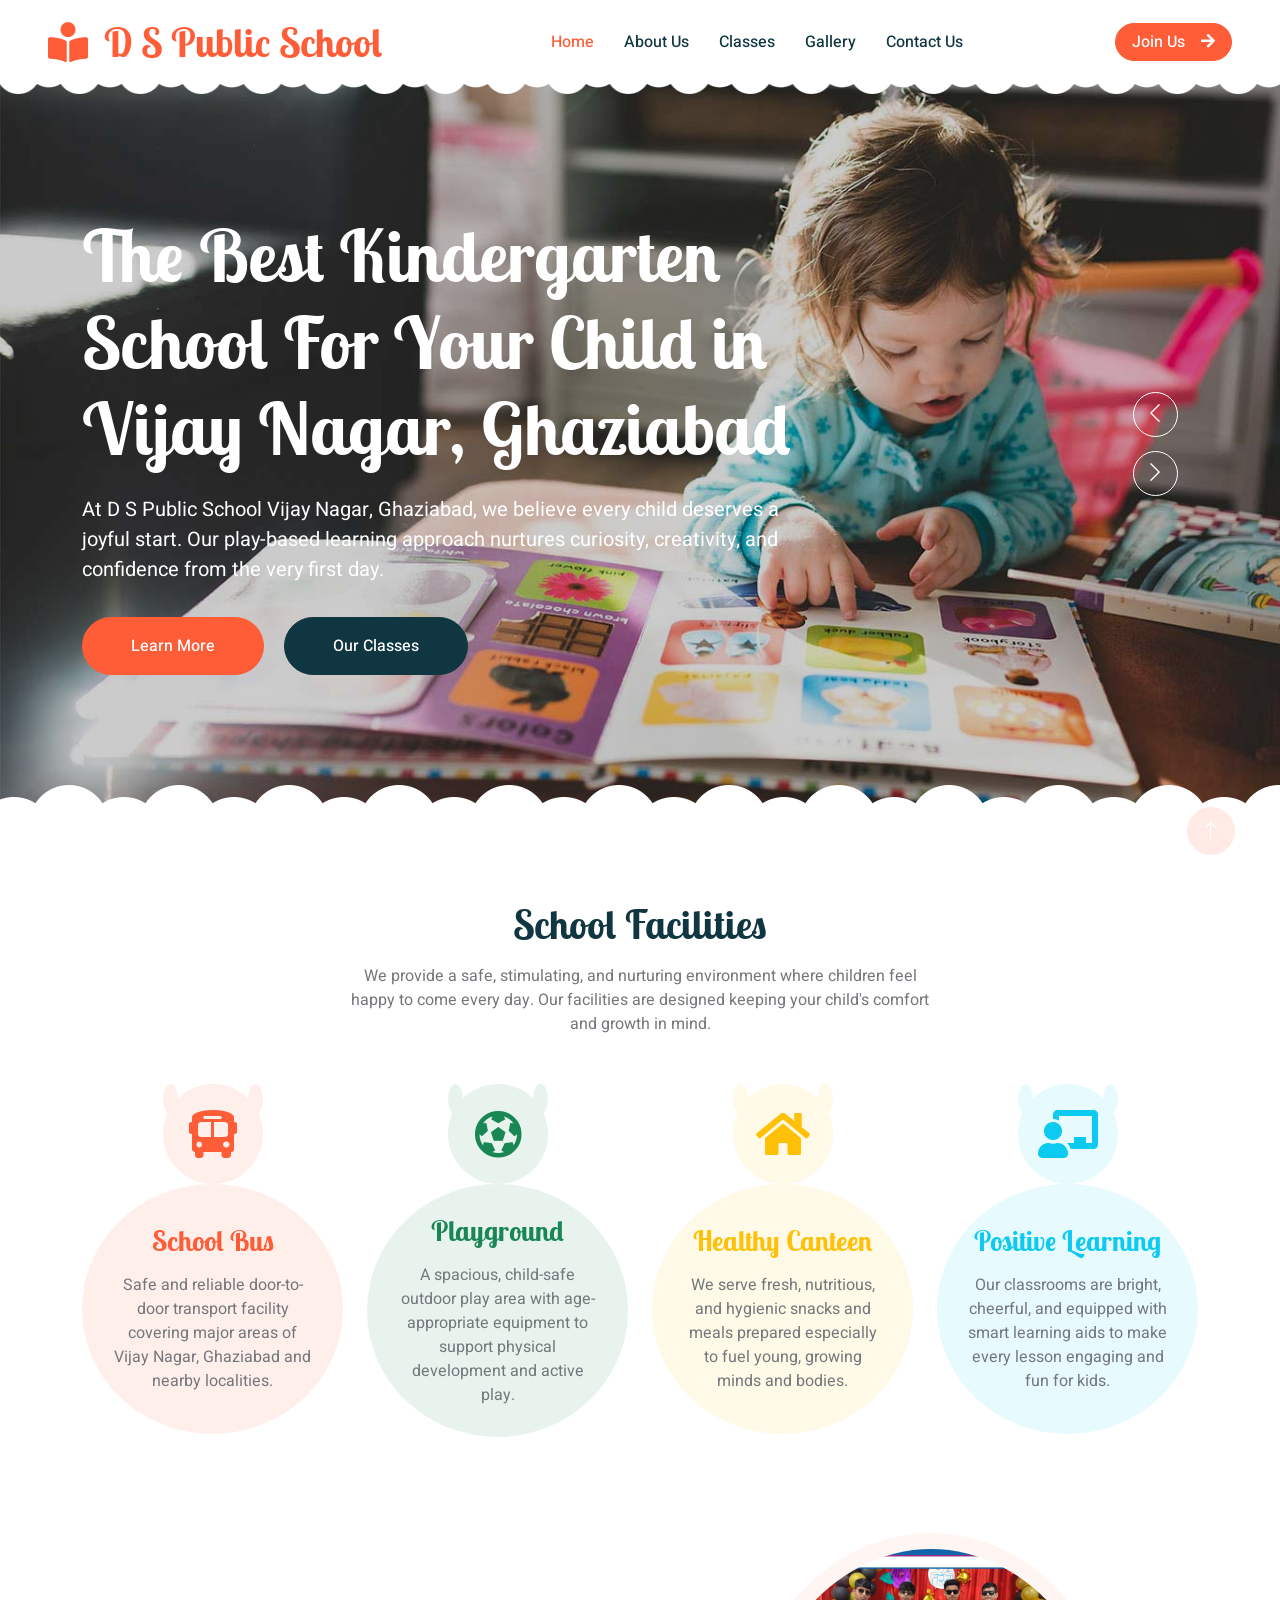
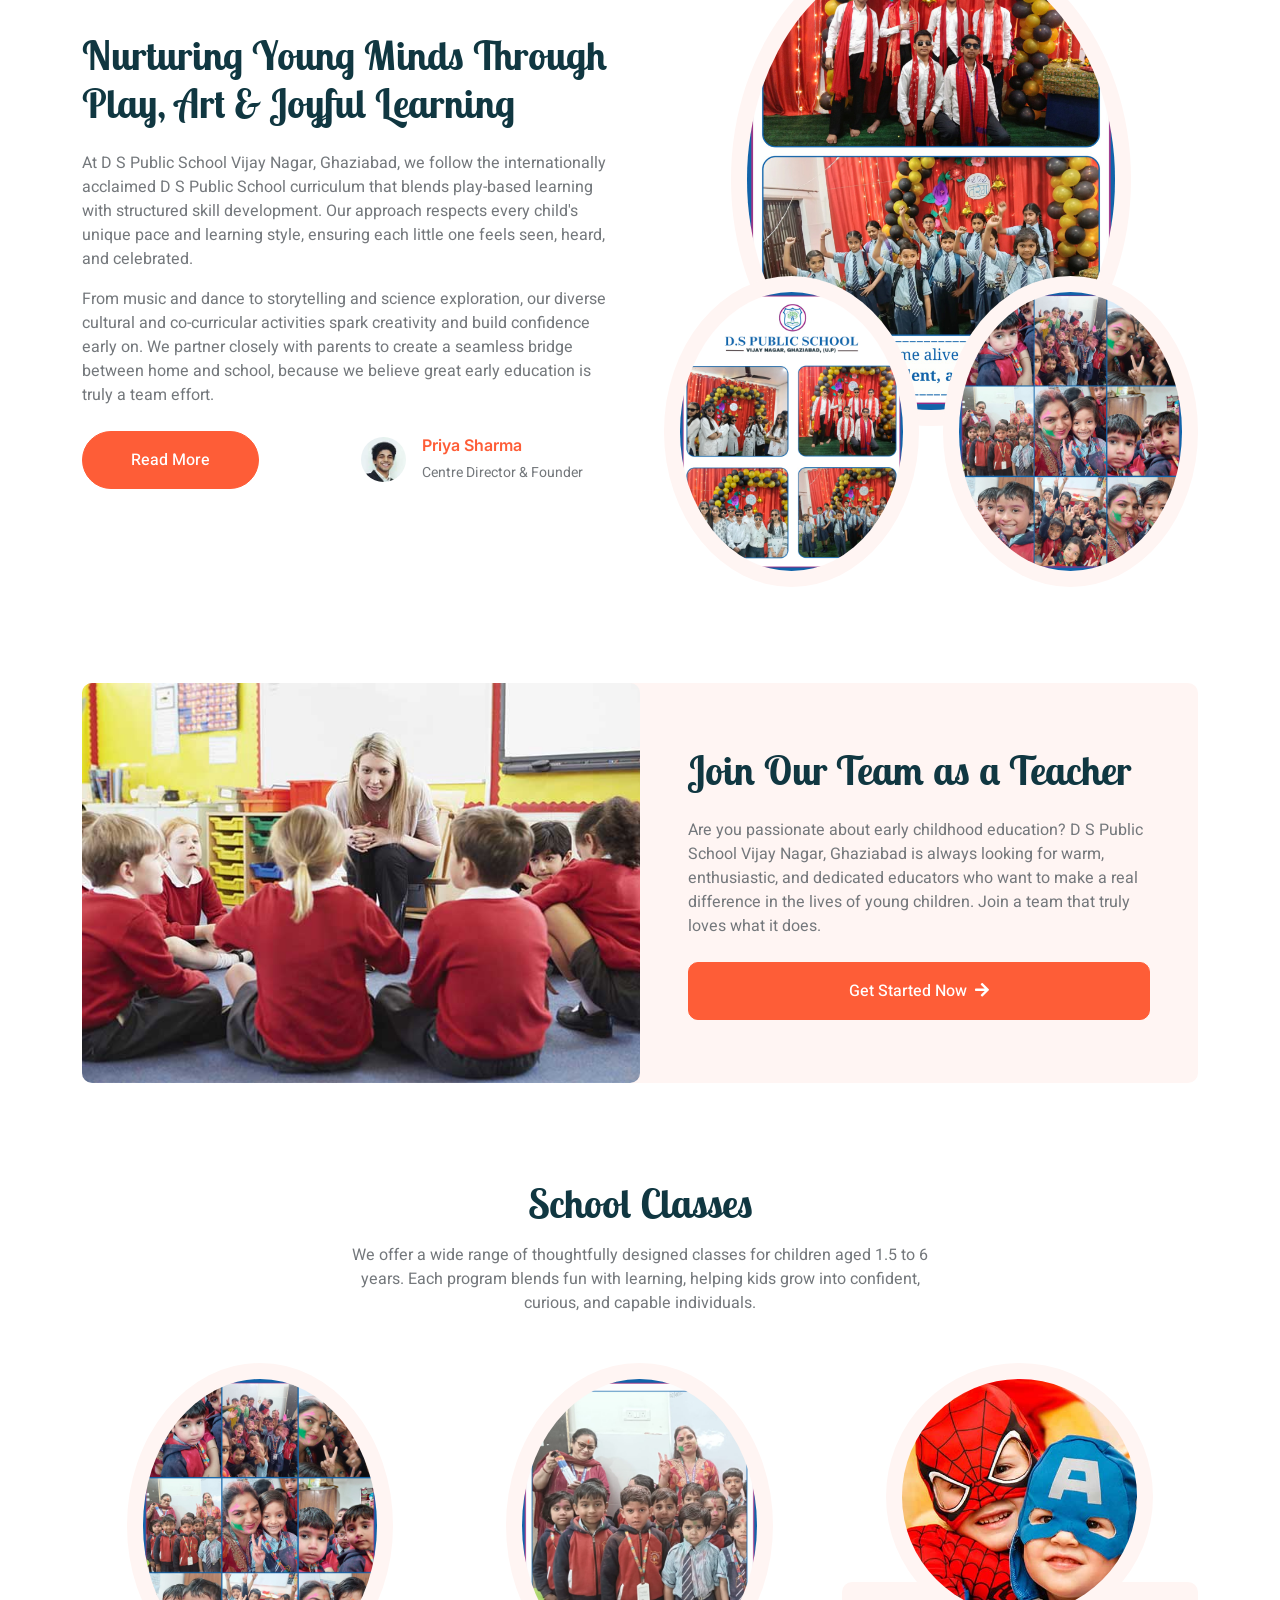
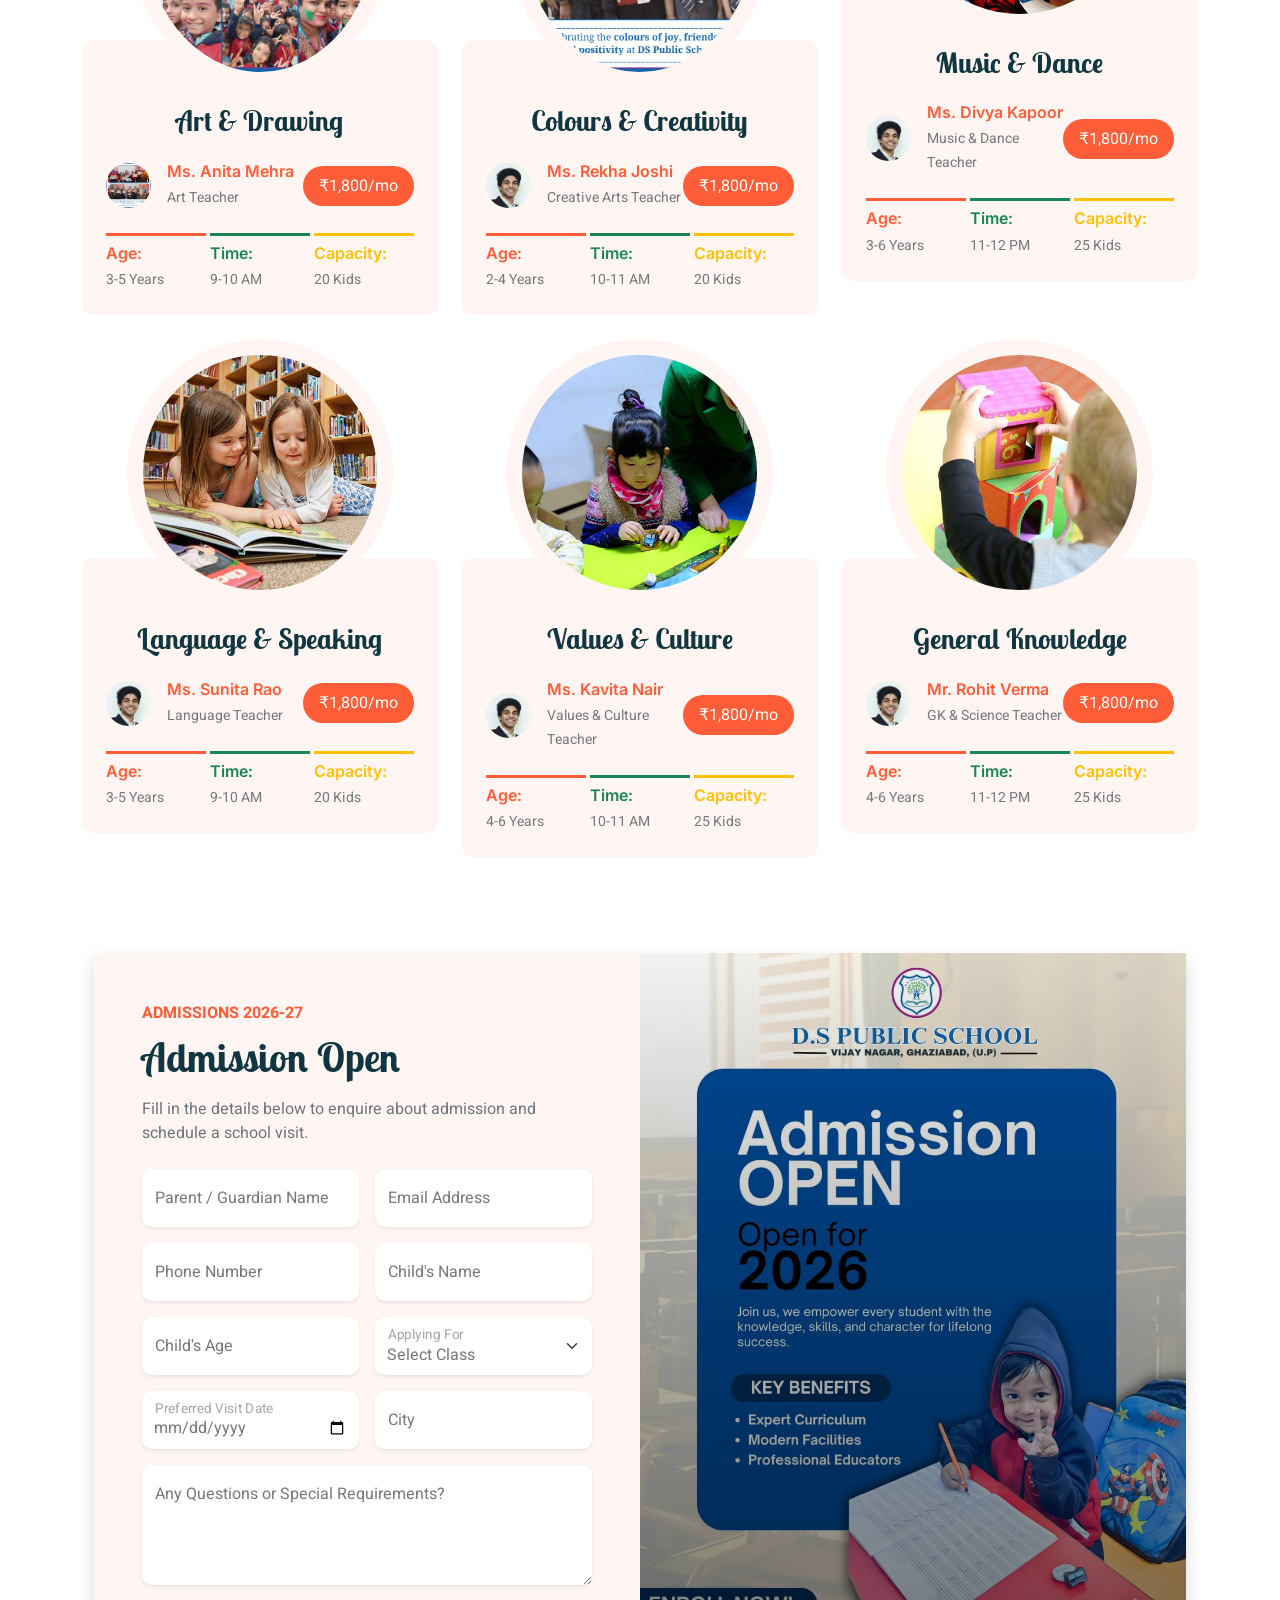
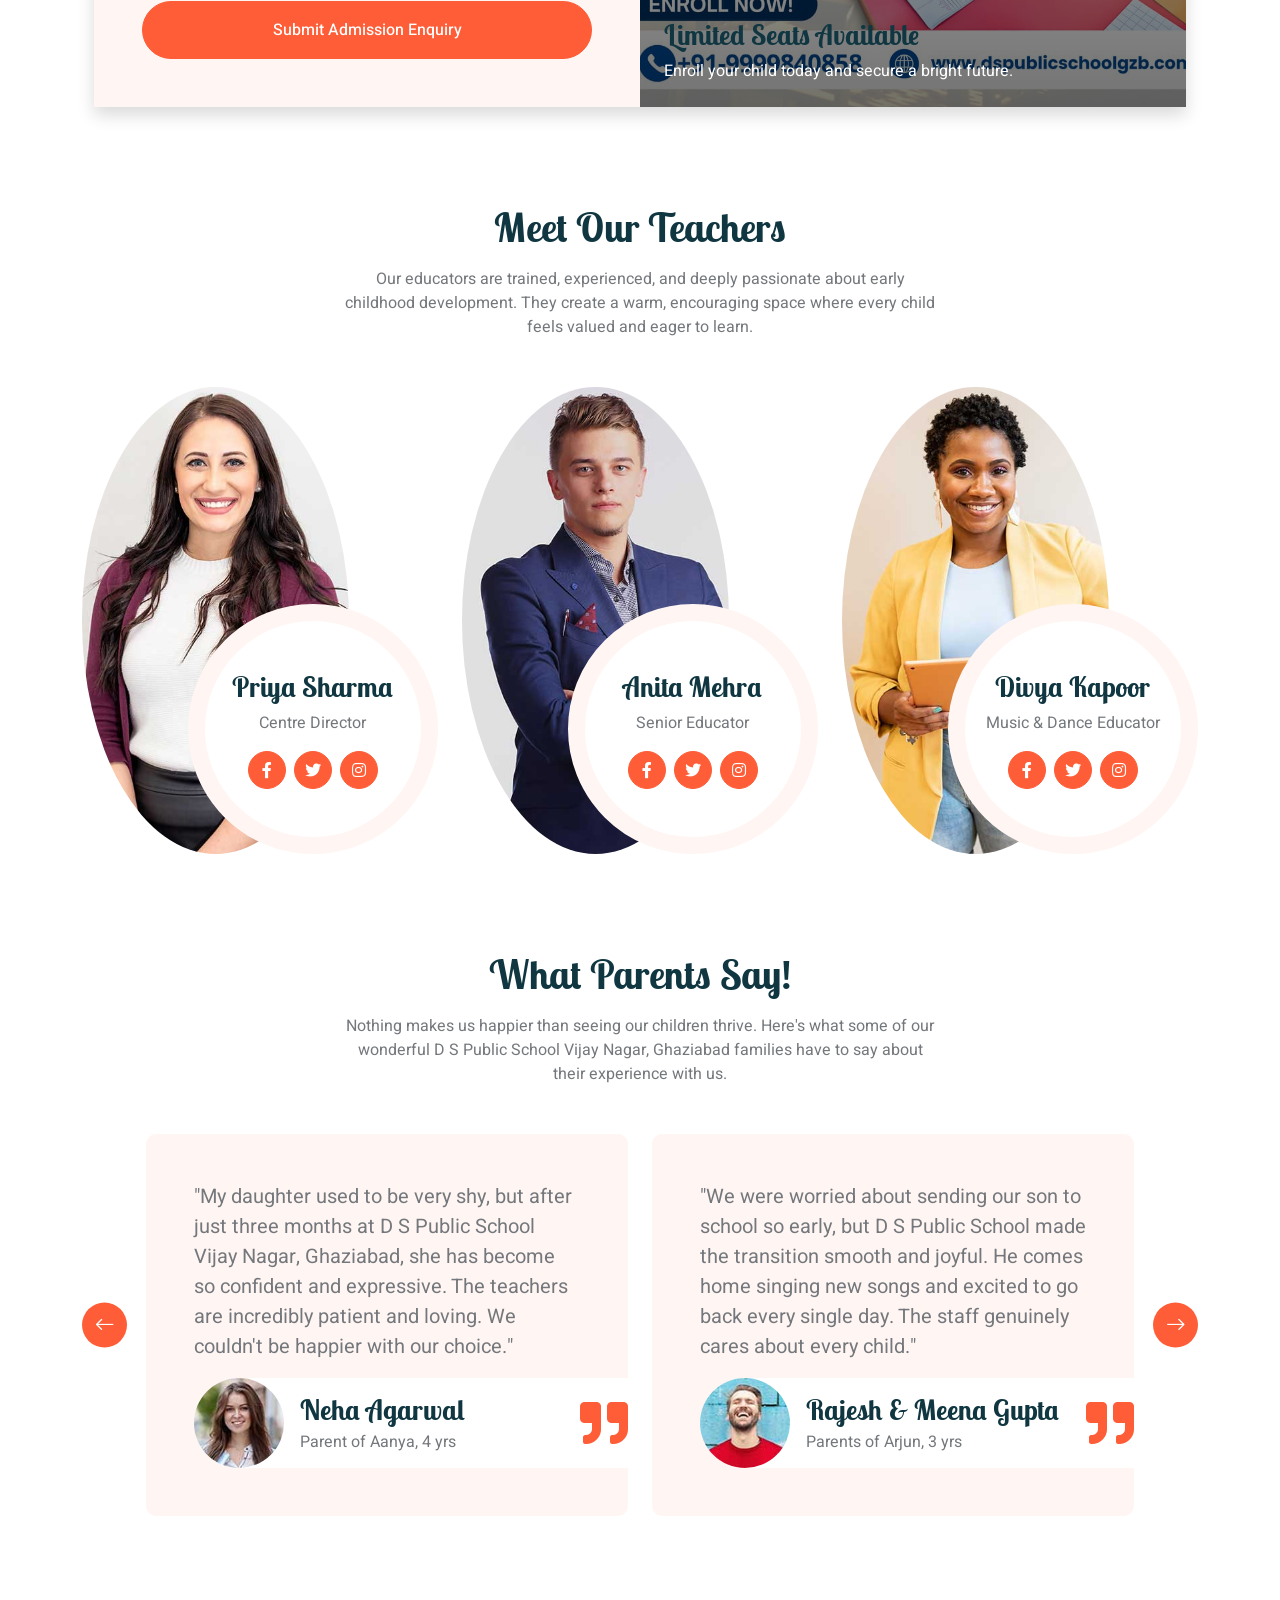
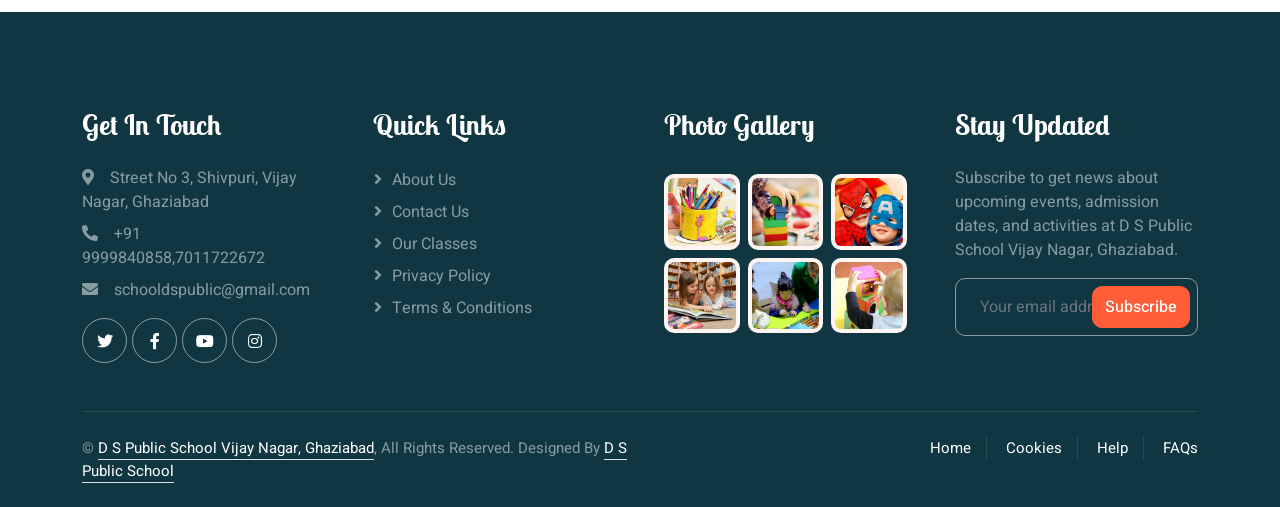
==== commit c3ca668d: "some more changes" ====
--- a/index.html
+++ b/index.html
@@ -3,10 +3,10 @@
 
 <head>
     <meta charset="utf-8">
-    <title>Kidzee - Best Preschool in Uttam Nagar Delhi</title>
+    <title>D S Public School - Best Preschool in Vijay Nagar, Ghaziabad Delhi</title>
     <meta content="width=device-width, initial-scale=1.0" name="viewport">
-    <meta content="kidzee preschool uttam nagar delhi, best preschool uttam nagar, kindergarten uttam nagar" name="keywords">
-    <meta content="Kidzee Uttam Nagar is one of Delhi's most trusted preschools, nurturing young minds with play-based learning, experienced teachers, and a safe, joyful environment." name="description">
+    <meta content="D S Public School preschool Vijay Nagar, Ghaziabad delhi, best preschool Vijay Nagar, Ghaziabad, kindergarten Vijay Nagar, Ghaziabad" name="keywords">
+    <meta content="D S Public School Vijay Nagar, Ghaziabad is one of Delhi's most trusted preschools, nurturing young minds with play-based learning, experienced teachers, and a safe, joyful environment." name="description">
 
     <!-- Favicon -->
     <link href="img/favicon.ico" rel="icon">
@@ -45,7 +45,7 @@
         <!-- Navbar Start -->
         <nav class="navbar navbar-expand-lg bg-white navbar-light sticky-top px-4 px-lg-5 py-lg-0">
             <a href="index.html" class="navbar-brand">
-                <h1 class="m-0 text-primary"><i class="fa fa-book-reader me-3"></i>Kidzee</h1>
+                <h1 class="m-0 text-primary"><i class="fa fa-book-reader me-3"></i>D S Public School</h1>
             </a>
             <button type="button" class="navbar-toggler" data-bs-toggle="collapse" data-bs-target="#navbarCollapse">
                 <span class="navbar-toggler-icon"></span>
@@ -84,8 +84,8 @@
                         <div class="container">
                             <div class="row justify-content-start">
                                 <div class="col-10 col-lg-8">
-                                    <h1 class="display-2 text-white animated slideInDown mb-4">The Best Kindergarten School For Your Child in Uttam Nagar</h1>
-                                    <p class="fs-5 fw-medium text-white mb-4 pb-2">At Kidzee Uttam Nagar, we believe every child deserves a joyful start. Our play-based learning approach nurtures curiosity, creativity, and confidence from the very first day.</p>
+                                    <h1 class="display-2 text-white animated slideInDown mb-4">The Best Kindergarten School For Your Child in Vijay Nagar, Ghaziabad</h1>
+                                    <p class="fs-5 fw-medium text-white mb-4 pb-2">At D S Public School Vijay Nagar, Ghaziabad, we believe every child deserves a joyful start. Our play-based learning approach nurtures curiosity, creativity, and confidence from the very first day.</p>
                                     <a href="" class="btn btn-primary rounded-pill py-sm-3 px-sm-5 me-3 animated slideInLeft">Learn More</a>
                                     <a href="" class="btn btn-dark rounded-pill py-sm-3 px-sm-5 animated slideInRight">Our Classes</a>
                                 </div>
@@ -130,7 +130,7 @@
                             </div>
                             <div class="facility-text bg-primary">
                                 <h3 class="text-primary mb-3">School Bus</h3>
-                                <p class="mb-0">Safe and reliable door-to-door transport facility covering major areas of Uttam Nagar and nearby localities.</p>
+                                <p class="mb-0">Safe and reliable door-to-door transport facility covering major areas of Vijay Nagar, Ghaziabad and nearby localities.</p>
                             </div>
                         </div>
                     </div>
@@ -185,7 +185,7 @@
                 <div class="row g-5 align-items-center">
                     <div class="col-lg-6 wow fadeInUp" data-wow-delay="0.1s">
                         <h1 class="mb-4">Nurturing Young Minds Through Play, Art & Joyful Learning</h1>
-                        <p>At Kidzee Uttam Nagar, we follow the internationally acclaimed Kidzee curriculum that blends play-based learning with structured skill development. Our approach respects every child's unique pace and learning style, ensuring each little one feels seen, heard, and celebrated.</p>
+                        <p>At D S Public School Vijay Nagar, Ghaziabad, we follow the internationally acclaimed D S Public School curriculum that blends play-based learning with structured skill development. Our approach respects every child's unique pace and learning style, ensuring each little one feels seen, heard, and celebrated.</p>
                         <p class="mb-4">From music and dance to storytelling and science exploration, our diverse cultural and co-curricular activities spark creativity and build confidence early on. We partner closely with parents to create a seamless bridge between home and school, because we believe great early education is truly a team effort.</p>
                         <div class="row g-4 align-items-center">
                             <div class="col-sm-6">
@@ -205,13 +205,13 @@
                     <div class="col-lg-6 about-img wow fadeInUp" data-wow-delay="0.5s">
                         <div class="row">
                             <div class="col-12 text-center">
-                                <img class="img-fluid w-75 rounded-circle bg-light p-3" src="img/about-1.jpg" alt="">
+                                <img class="img-fluid w-75 rounded-circle bg-light p-3" src="img/2.jpeg" alt="">
                             </div>
                             <div class="col-6 text-start" style="margin-top: -150px;">
-                                <img class="img-fluid w-100 rounded-circle bg-light p-3" src="img/about-2.jpg" alt="">
+                                <img class="img-fluid w-100 rounded-circle bg-light p-3" src="img/3.jpeg" alt="">
                             </div>
                             <div class="col-6 text-end" style="margin-top: -150px;">
-                                <img class="img-fluid w-100 rounded-circle bg-light p-3" src="img/about-3.jpg" alt="">
+                                <img class="img-fluid w-100 rounded-circle bg-light p-3" src="img/4.jpeg" alt="">
                             </div>
                         </div>
                     </div>
@@ -234,7 +234,7 @@
                         <div class="col-lg-6 wow fadeIn" data-wow-delay="0.5s">
                             <div class="h-100 d-flex flex-column justify-content-center p-5">
                                 <h1 class="mb-4">Join Our Team as a Teacher</h1>
-                                <p class="mb-4">Are you passionate about early childhood education? Kidzee Uttam Nagar is always looking for warm, enthusiastic, and dedicated educators who want to make a real difference in the lives of young children. Join a team that truly loves what it does.</p>
+                                <p class="mb-4">Are you passionate about early childhood education? D S Public School Vijay Nagar, Ghaziabad is always looking for warm, enthusiastic, and dedicated educators who want to make a real difference in the lives of young children. Join a team that truly loves what it does.</p>
                                 <a class="btn btn-primary py-3 px-5" href="">Get Started Now<i class="fa fa-arrow-right ms-2"></i></a>
                             </div>
                         </div>
@@ -256,13 +256,13 @@
                     <div class="col-lg-4 col-md-6 wow fadeInUp" data-wow-delay="0.1s">
                         <div class="classes-item">
                             <div class="bg-light rounded-circle w-75 mx-auto p-3">
-                                <img class="img-fluid rounded-circle" src="img/classes-1.jpg" alt="">
+                                <img class="img-fluid rounded-circle" src="img/4.jpeg" alt="">
                             </div>
                             <div class="bg-light rounded p-4 pt-5 mt-n5">
                                 <a class="d-block text-center h3 mt-3 mb-4" href="">Art & Drawing</a>
                                 <div class="d-flex align-items-center justify-content-between mb-4">
                                     <div class="d-flex align-items-center">
-                                        <img class="rounded-circle flex-shrink-0" src="img/user.jpg" alt="" style="width: 45px; height: 45px;">
+                                        <img class="rounded-circle flex-shrink-0" src="img/6.jpeg" alt="" style="width: 45px; height: 45px;">
                                         <div class="ms-3">
                                             <h6 class="text-primary mb-1">Ms. Anita Mehra</h6>
                                             <small>Art Teacher</small>
@@ -296,7 +296,7 @@
                     <div class="col-lg-4 col-md-6 wow fadeInUp" data-wow-delay="0.3s">
                         <div class="classes-item">
                             <div class="bg-light rounded-circle w-75 mx-auto p-3">
-                                <img class="img-fluid rounded-circle" src="img/classes-2.jpg" alt="">
+                                <img class="img-fluid rounded-circle" src="img/7.jpeg" alt="">
                             </div>
                             <div class="bg-light rounded p-4 pt-5 mt-n5">
                                 <a class="d-block text-center h3 mt-3 mb-4" href="">Colours & Creativity</a>
@@ -500,61 +500,144 @@
 
 
         <!-- Appointment Start -->
-        <div class="container-xxl py-5">
-            <div class="container">
-                <div class="bg-light rounded">
-                    <div class="row g-0">
-                        <div class="col-lg-6 wow fadeIn" data-wow-delay="0.1s">
-                            <div class="h-100 d-flex flex-column justify-content-center p-5">
-                                <h1 class="mb-4">Book a School Visit</h1>
-                                <form>
-                                    <div class="row g-3">
-                                        <div class="col-sm-6">
-                                            <div class="form-floating">
-                                                <input type="text" class="form-control border-0" id="gname" placeholder="Parent / Guardian Name">
-                                                <label for="gname">Parent / Guardian Name</label>
-                                            </div>
-                                        </div>
-                                        <div class="col-sm-6">
-                                            <div class="form-floating">
-                                                <input type="email" class="form-control border-0" id="gmail" placeholder="Parent / Guardian Email">
-                                                <label for="gmail">Parent / Guardian Email</label>
-                                            </div>
-                                        </div>
-                                        <div class="col-sm-6">
-                                            <div class="form-floating">
-                                                <input type="text" class="form-control border-0" id="cname" placeholder="Child's Name">
-                                                <label for="cname">Child's Name</label>
-                                            </div>
-                                        </div>
-                                        <div class="col-sm-6">
-                                            <div class="form-floating">
-                                                <input type="text" class="form-control border-0" id="cage" placeholder="Child's Age">
-                                                <label for="cage">Child's Age</label>
-                                            </div>
-                                        </div>
-                                        <div class="col-12">
-                                            <div class="form-floating">
-                                                <textarea class="form-control border-0" placeholder="Any questions or special requirements?" id="message" style="height: 100px"></textarea>
-                                                <label for="message">Any questions or special requirements?</label>
-                                            </div>
-                                        </div>
-                                        <div class="col-12">
-                                            <button class="btn btn-primary w-100 py-3" type="submit">Schedule My Visit</button>
-                                        </div>
-                                    </div>
-                                </form>
-                            </div>
-                        </div>
-                        <div class="col-lg-6 wow fadeIn" data-wow-delay="0.5s" style="min-height: 400px;">
-                            <div class="position-relative h-100">
-                                <img class="position-absolute w-100 h-100 rounded" src="img/appointment.jpg" style="object-fit: cover;">
-                            </div>
-                        </div>
-                    </div>
-                </div>
-            </div>
-        </div>
+       
+<div class="container-xl py-5">
+    <div class="container">
+        <div class="bg-light rounded-4 shadow overflow-hidden">
+            <div class="row g-0">
+
+                <!-- Admission Form -->
+                <div class="col-lg-6 wow fadeIn" data-wow-delay="0.1s">
+                    <div class="h-100 d-flex flex-column justify-content-center p-4 p-md-5">
+                        <span class="text-primary fw-bold text-uppercase mb-2">Admissions 2026-27</span>
+                        <h1 class="mb-3">Admission Open</h1>
+                        <p class="mb-4 text-muted">
+                            Fill in the details below to enquire about admission and schedule a school visit.
+                        </p>
+
+                        <form>
+                            <div class="row g-3">
+
+                                <!-- Parent Name -->
+                                <div class="col-md-6">
+                                    <div class="form-floating">
+                                        <input type="text" class="form-control border-0 shadow-sm" id="parentName" placeholder="Parent Name" required>
+                                        <label for="parentName">Parent / Guardian Name</label>
+                                    </div>
+                                </div>
+
+                                <!-- Parent Email -->
+                                <div class="col-md-6">
+                                    <div class="form-floating">
+                                        <input type="email" class="form-control border-0 shadow-sm" id="parentEmail" placeholder="Email Address" required>
+                                        <label for="parentEmail">Email Address</label>
+                                    </div>
+                                </div>
+
+                                <!-- Phone Number -->
+                                <div class="col-md-6">
+                                    <div class="form-floating">
+                                        <input type="tel" class="form-control border-0 shadow-sm" id="phone" placeholder="Phone Number" required>
+                                        <label for="phone">Phone Number</label>
+                                    </div>
+                                </div>
+
+                                <!-- Child Name -->
+                                <div class="col-md-6">
+                                    <div class="form-floating">
+                                        <input type="text" class="form-control border-0 shadow-sm" id="childName" placeholder="Child Name" required>
+                                        <label for="childName">Child's Name</label>
+                                    </div>
+                                </div>
+
+                                <!-- Child Age -->
+                                <div class="col-md-6">
+                                    <div class="form-floating">
+                                        <input type="number" class="form-control border-0 shadow-sm" id="childAge" placeholder="Child Age" min="1" max="15" required>
+                                        <label for="childAge">Child's Age</label>
+                                    </div>
+                                </div>
+
+                                <!-- Class Applying For -->
+                                <div class="col-md-6">
+                                    <div class="form-floating">
+                                        <select class="form-select border-0 shadow-sm" id="classApply" required>
+                                            <option value="" selected disabled>Select Class</option>
+                                            <option>Nursery</option>
+                                            <option>LKG</option>
+                                            <option>UKG</option>
+                                            <option>Class 1</option>
+                                            <option>Class 2</option>
+                                            <option>Class 3</option>
+                                            <option>Class 4</option>
+                                            <option>Class 5</option>
+                                        </select>
+                                        <label for="classApply">Applying For</label>
+                                    </div>
+                                </div>
+
+                                <!-- Preferred Visit Date -->
+                                <div class="col-md-6">
+                                    <div class="form-floating">
+                                        <input type="date" class="form-control border-0 shadow-sm" id="visitDate">
+                                        <label for="visitDate">Preferred Visit Date</label>
+                                    </div>
+                                </div>
+
+                                <!-- City -->
+                                <div class="col-md-6">
+                                    <div class="form-floating">
+                                        <input type="text" class="form-control border-0 shadow-sm" id="city" placeholder="City">
+                                        <label for="city">City</label>
+                                    </div>
+                                </div>
+
+                                <!-- Message -->
+                                <div class="col-12">
+                                    <div class="form-floating">
+                                        <textarea class="form-control border-0 shadow-sm" placeholder="Message" id="message" style="height: 120px"></textarea>
+                                        <label for="message">Any Questions or Special Requirements?</label>
+                                    </div>
+                                </div>
+
+                                <!-- Submit Button -->
+                                <div class="col-12">
+                                    <button class="btn btn-primary w-100 py-3 rounded-pill fw-semibold" type="submit">
+                                        Submit Admission Enquiry
+                                    </button>
+                                </div>
+                            </div>
+                        </form>
+                    </div>
+                </div>
+
+                <!-- Right Side Image -->
+                <div class="col-lg-6 wow fadeIn" data-wow-delay="0.5s" style="min-height: 650px;">
+                    <div class="position-relative h-100">
+                        <img
+                            class="position-absolute w-100 h-100"
+                            src="img/1.jpeg"
+                            alt="School Admission"
+                            style="object-fit: cover;"
+                        >
+
+                        <!-- Optional Overlay Content -->
+                        <div class="position-absolute top-0 start-0 w-100 h-100 d-flex align-items-end p-4"
+                             style="background: linear-gradient(to top, rgba(0,0,0,0.55), rgba(0,0,0,0.05));">
+                            <div class="text-white">
+                                <h3 class="fw-bold mb-2">Limited Seats Available</h3>
+                                <p class="mb-0">Enroll your child today and secure a bright future.</p>
+                            </div>
+                        </div>
+                    </div>
+                </div>
+
+            </div>
+        </div>
+    </div>
+</div>
+
+
         <!-- Appointment End -->
 
 
@@ -619,11 +702,11 @@
             <div class="container">
                 <div class="text-center mx-auto mb-5 wow fadeInUp" data-wow-delay="0.1s" style="max-width: 600px;">
                     <h1 class="mb-3">What Parents Say!</h1>
-                    <p>Nothing makes us happier than seeing our children thrive. Here's what some of our wonderful Kidzee Uttam Nagar families have to say about their experience with us.</p>
+                    <p>Nothing makes us happier than seeing our children thrive. Here's what some of our wonderful D S Public School Vijay Nagar, Ghaziabad families have to say about their experience with us.</p>
                 </div>
                 <div class="owl-carousel testimonial-carousel wow fadeInUp" data-wow-delay="0.1s">
                     <div class="testimonial-item bg-light rounded p-5">
-                        <p class="fs-5">"My daughter used to be very shy, but after just three months at Kidzee Uttam Nagar, she has become so confident and expressive. The teachers are incredibly patient and loving. We couldn't be happier with our choice."</p>
+                        <p class="fs-5">"My daughter used to be very shy, but after just three months at D S Public School Vijay Nagar, Ghaziabad, she has become so confident and expressive. The teachers are incredibly patient and loving. We couldn't be happier with our choice."</p>
                         <div class="d-flex align-items-center bg-white me-n5" style="border-radius: 50px 0 0 50px;">
                             <img class="img-fluid flex-shrink-0 rounded-circle" src="img/testimonial-1.jpg" style="width: 90px; height: 90px;">
                             <div class="ps-3">
@@ -634,7 +717,7 @@
                         </div>
                     </div>
                     <div class="testimonial-item bg-light rounded p-5">
-                        <p class="fs-5">"We were worried about sending our son to school so early, but Kidzee made the transition smooth and joyful. He comes home singing new songs and excited to go back every single day. The staff genuinely cares about every child."</p>
+                        <p class="fs-5">"We were worried about sending our son to school so early, but D S Public School made the transition smooth and joyful. He comes home singing new songs and excited to go back every single day. The staff genuinely cares about every child."</p>
                         <div class="d-flex align-items-center bg-white me-n5" style="border-radius: 50px 0 0 50px;">
                             <img class="img-fluid flex-shrink-0 rounded-circle" src="img/testimonial-2.jpg" style="width: 90px; height: 90px;">
                             <div class="ps-3">
@@ -645,7 +728,7 @@
                         </div>
                     </div>
                     <div class="testimonial-item bg-light rounded p-5">
-                        <p class="fs-5">"The holistic approach at Kidzee Uttam Nagar is truly impressive. My child has grown not just academically but emotionally and socially. The regular parent-teacher interactions keep us involved in every step of her progress."</p>
+                        <p class="fs-5">"The holistic approach at D S Public School Vijay Nagar, Ghaziabad is truly impressive. My child has grown not just academically but emotionally and socially. The regular parent-teacher interactions keep us involved in every step of her progress."</p>
                         <div class="d-flex align-items-center bg-white me-n5" style="border-radius: 50px 0 0 50px;">
                             <img class="img-fluid flex-shrink-0 rounded-circle" src="img/testimonial-3.jpg" style="width: 90px; height: 90px;">
                             <div class="ps-3">
@@ -667,9 +750,9 @@
                 <div class="row g-5">
                     <div class="col-lg-3 col-md-6">
                         <h3 class="text-white mb-4">Get In Touch</h3>
-                        <p class="mb-2"><i class="fa fa-map-marker-alt me-3"></i>Kidzee Uttam Nagar, West Delhi, New Delhi – 110059</p>
-                        <p class="mb-2"><i class="fa fa-phone-alt me-3"></i>+91 98765 43210</p>
-                        <p class="mb-2"><i class="fa fa-envelope me-3"></i>kidzeeuttamnagar@gmail.com</p>
+                        <p class="mb-2"><i class="fa fa-map-marker-alt me-3"></i>Street No 3, Shivpuri, Vijay Nagar, Ghaziabad</p>
+                        <p class="mb-2"><i class="fa fa-phone-alt me-3"></i>+91 9999840858,7011722672</p>
+                        <p class="mb-2"><i class="fa fa-envelope me-3"></i>schooldspublic@gmail.com</p>
                         <div class="d-flex pt-2">
                             <a class="btn btn-outline-light btn-social" href=""><i class="fab fa-twitter"></i></a>
                             <a class="btn btn-outline-light btn-social" href=""><i class="fab fa-facebook-f"></i></a>
@@ -710,7 +793,7 @@
                     </div>
                     <div class="col-lg-3 col-md-6">
                         <h3 class="text-white mb-4">Stay Updated</h3>
-                        <p>Subscribe to get news about upcoming events, admission dates, and activities at Kidzee Uttam Nagar.</p>
+                        <p>Subscribe to get news about upcoming events, admission dates, and activities at D S Public School Vijay Nagar, Ghaziabad.</p>
                         <div class="position-relative mx-auto" style="max-width: 500px;">
                             <input class="form-control bg-transparent w-100 py-3 ps-4 pe-5" type="text" placeholder="Your email address">
                             <button type="button" class="btn btn-primary py-2 position-absolute top-0 end-0 mt-2 me-2">Subscribe</button>
@@ -722,8 +805,8 @@
                 <div class="copyright">
                     <div class="row">
                         <div class="col-md-6 text-center text-md-start mb-3 mb-md-0">
-                            &copy; <a class="border-bottom" href="#">Kidzee Uttam Nagar</a>, All Rights Reserved.
-							Designed By <a class="border-bottom" href="">Kidzee</a>
+                            &copy; <a class="border-bottom" href="#">D S Public School Vijay Nagar, Ghaziabad</a>, All Rights Reserved.
+							Designed By <a class="border-bottom" href="">D S Public School</a>
                          
                         </div>
                         <div class="col-md-6 text-center text-md-end">
@@ -739,11 +822,7 @@
             </div>
         </div>
         <!-- Footer End -->
-git add README.md
-git commit -m "first commit"
-git branch -M main
-git remote add origin https://github.com/amantomar1954/kidzee.git
-git push -u origin main
+
 
         <!-- Back to Top -->
         <a href="#" class="btn btn-lg btn-primary btn-lg-square back-to-top"><i class="bi bi-arrow-up"></i></a>
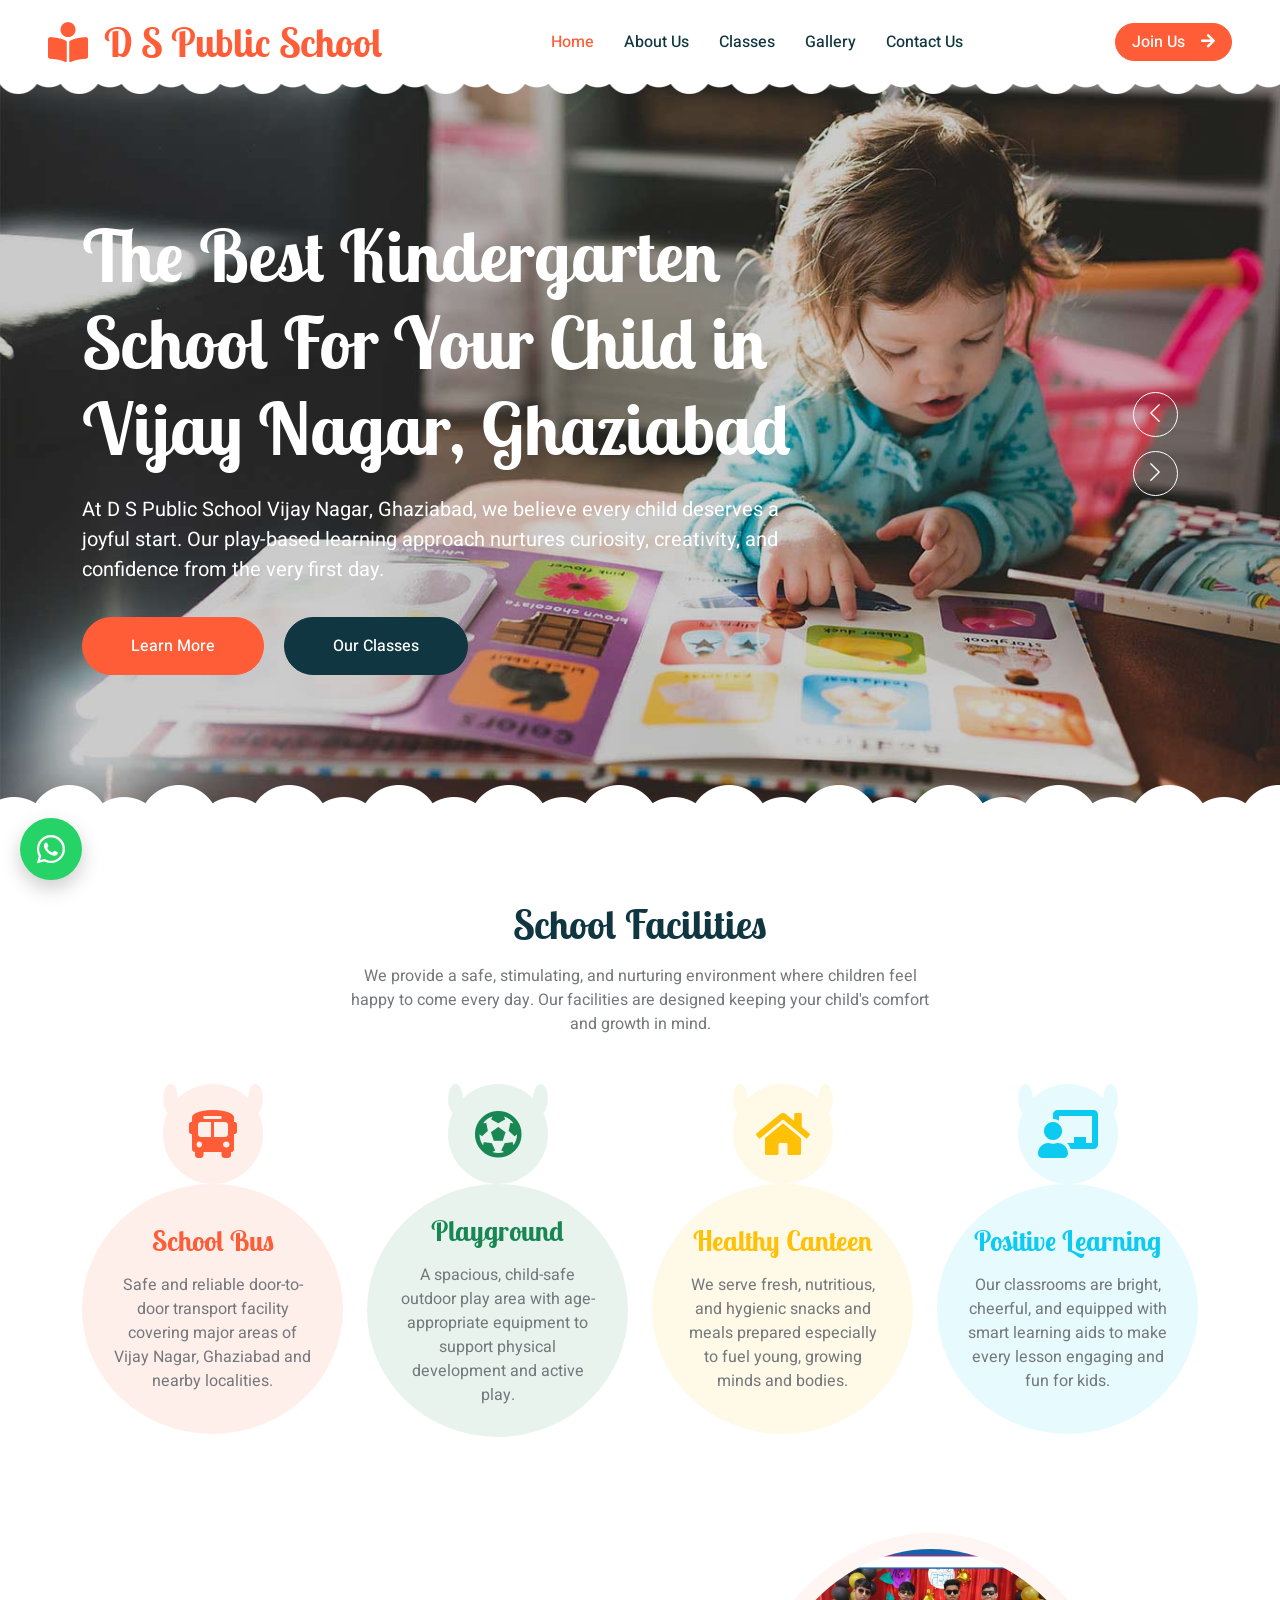
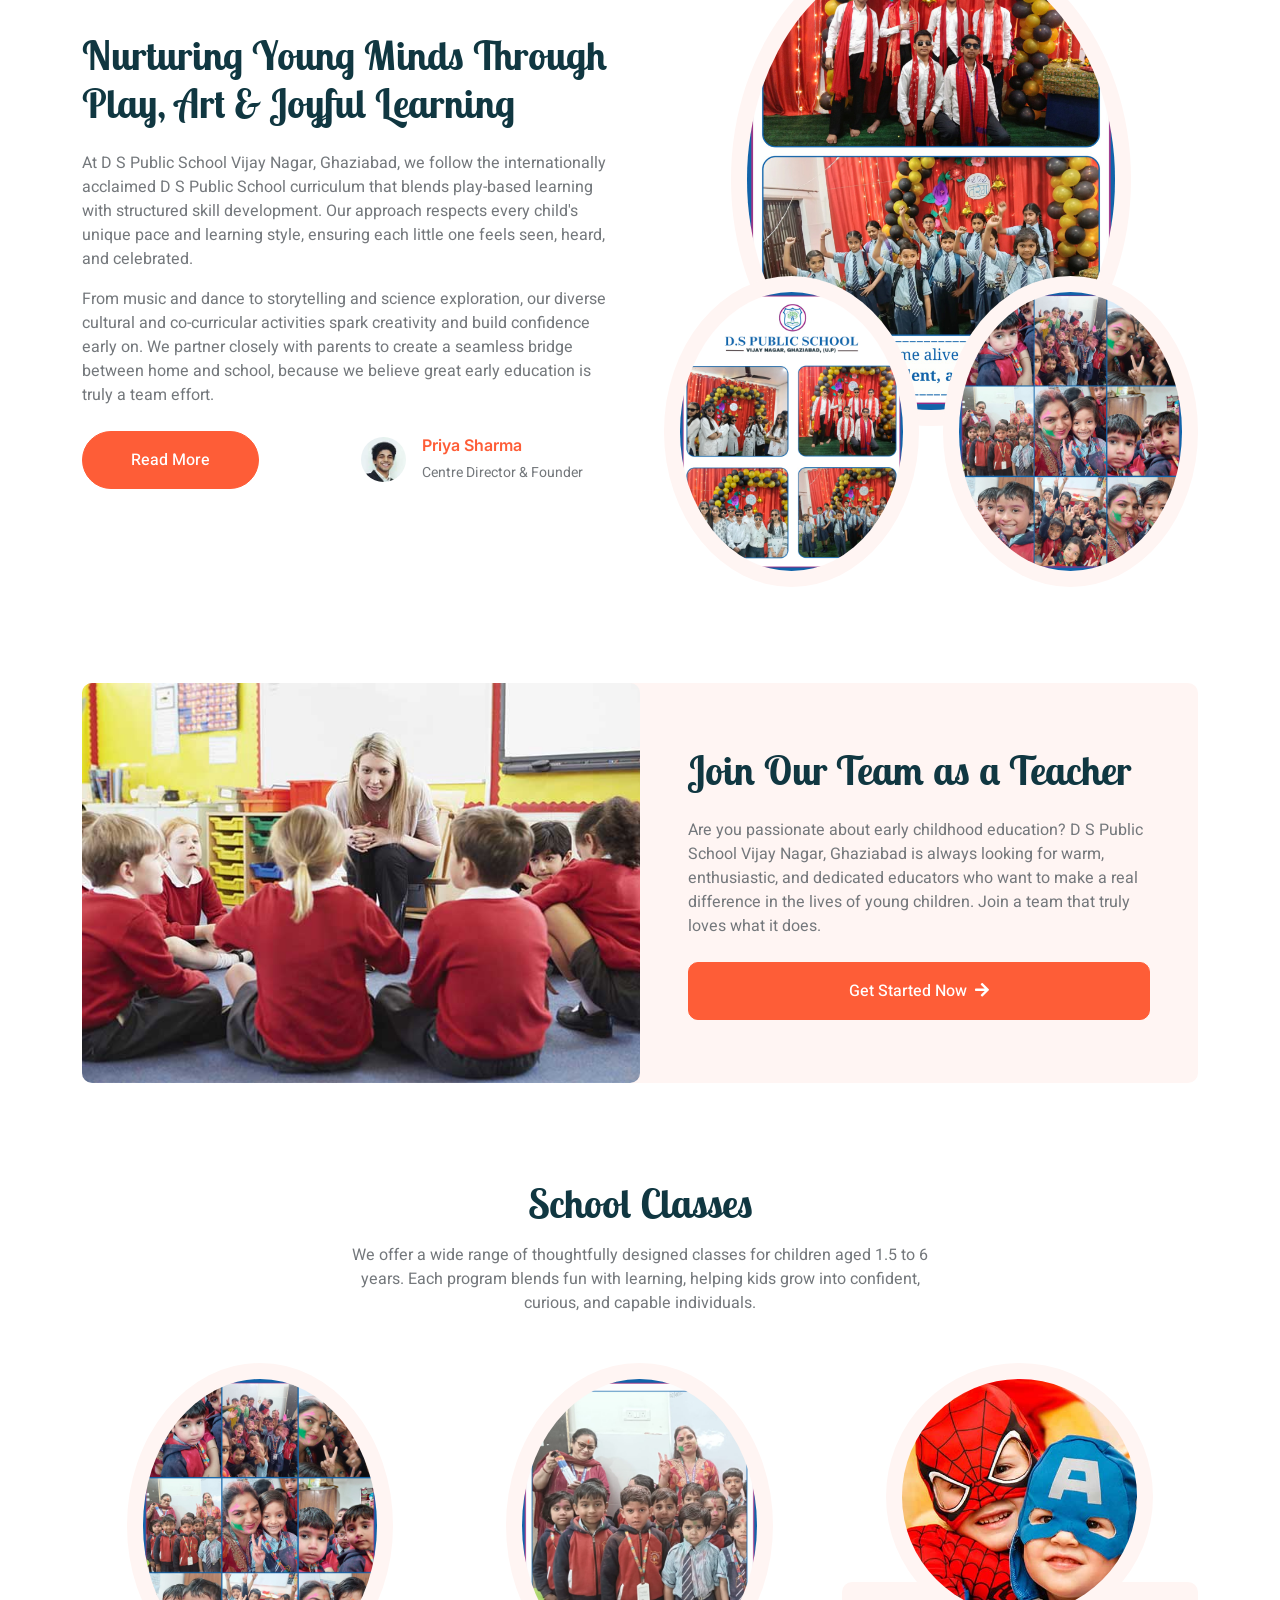
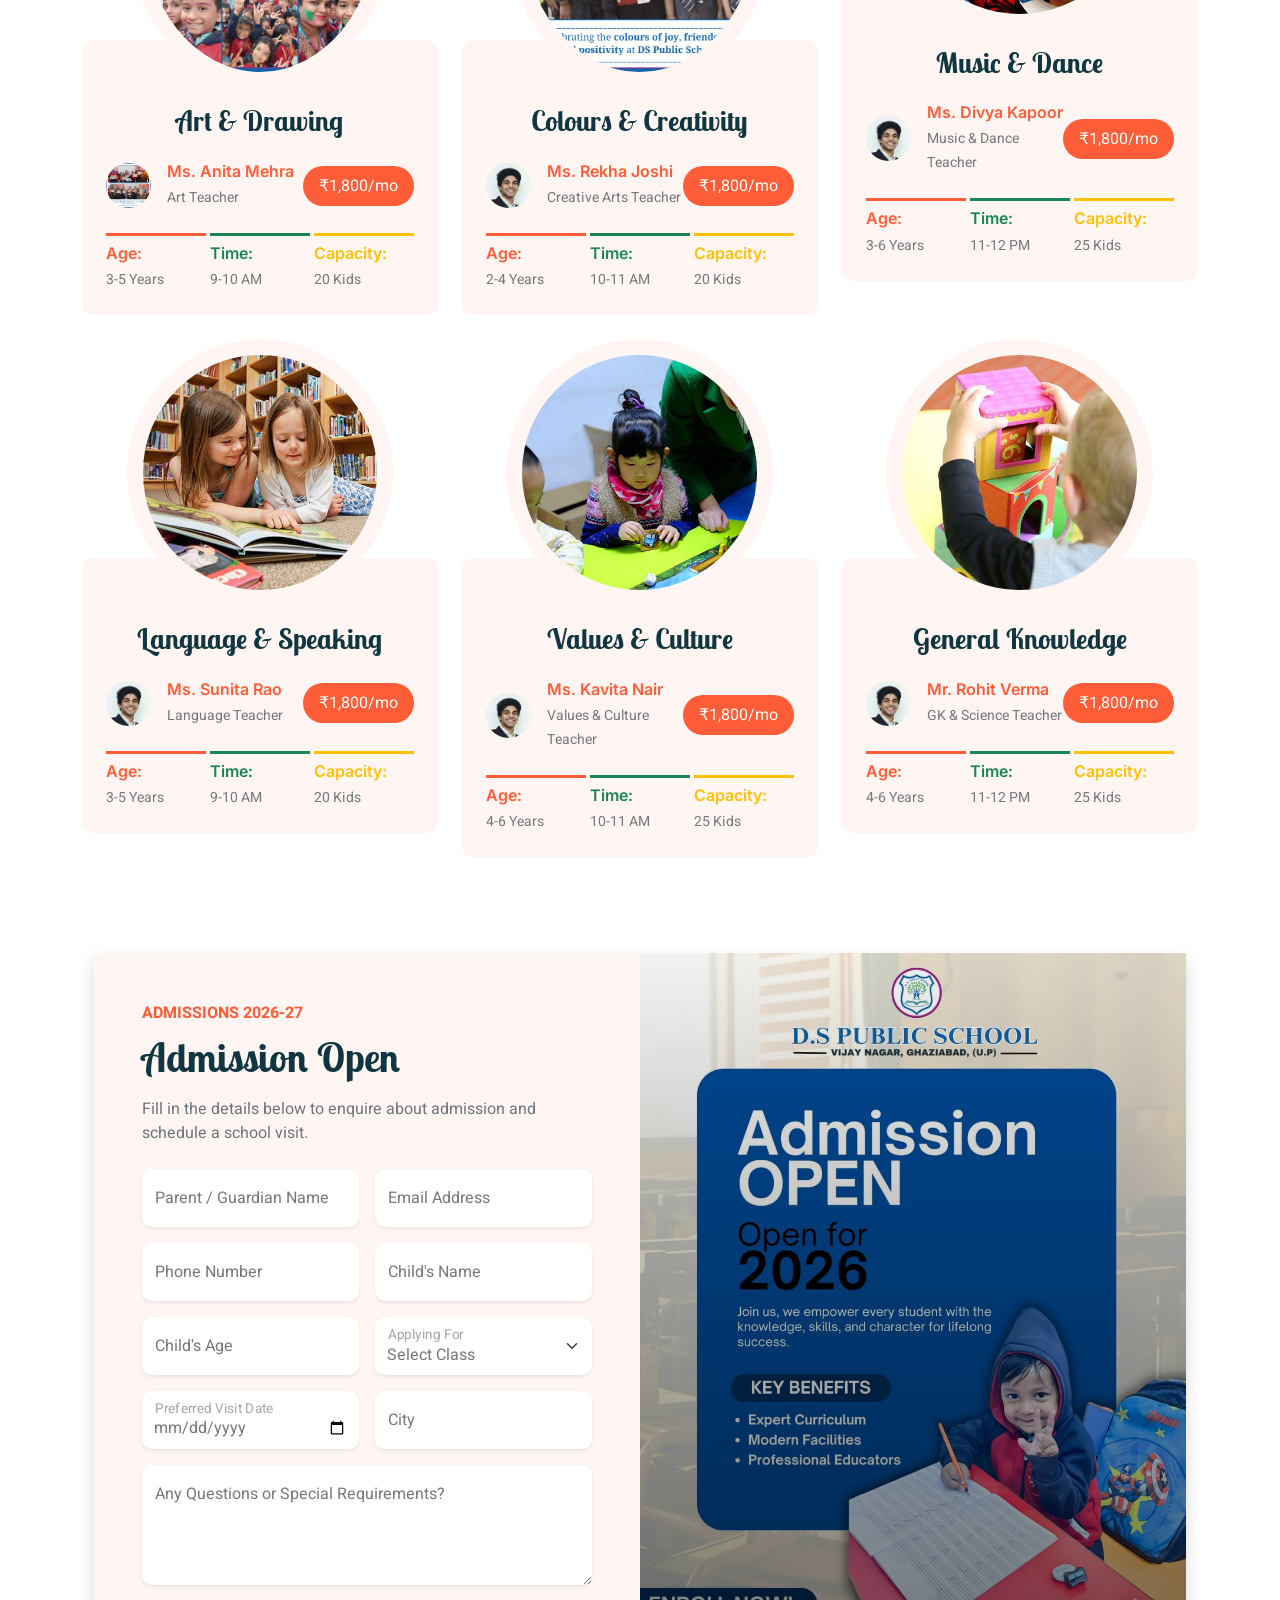
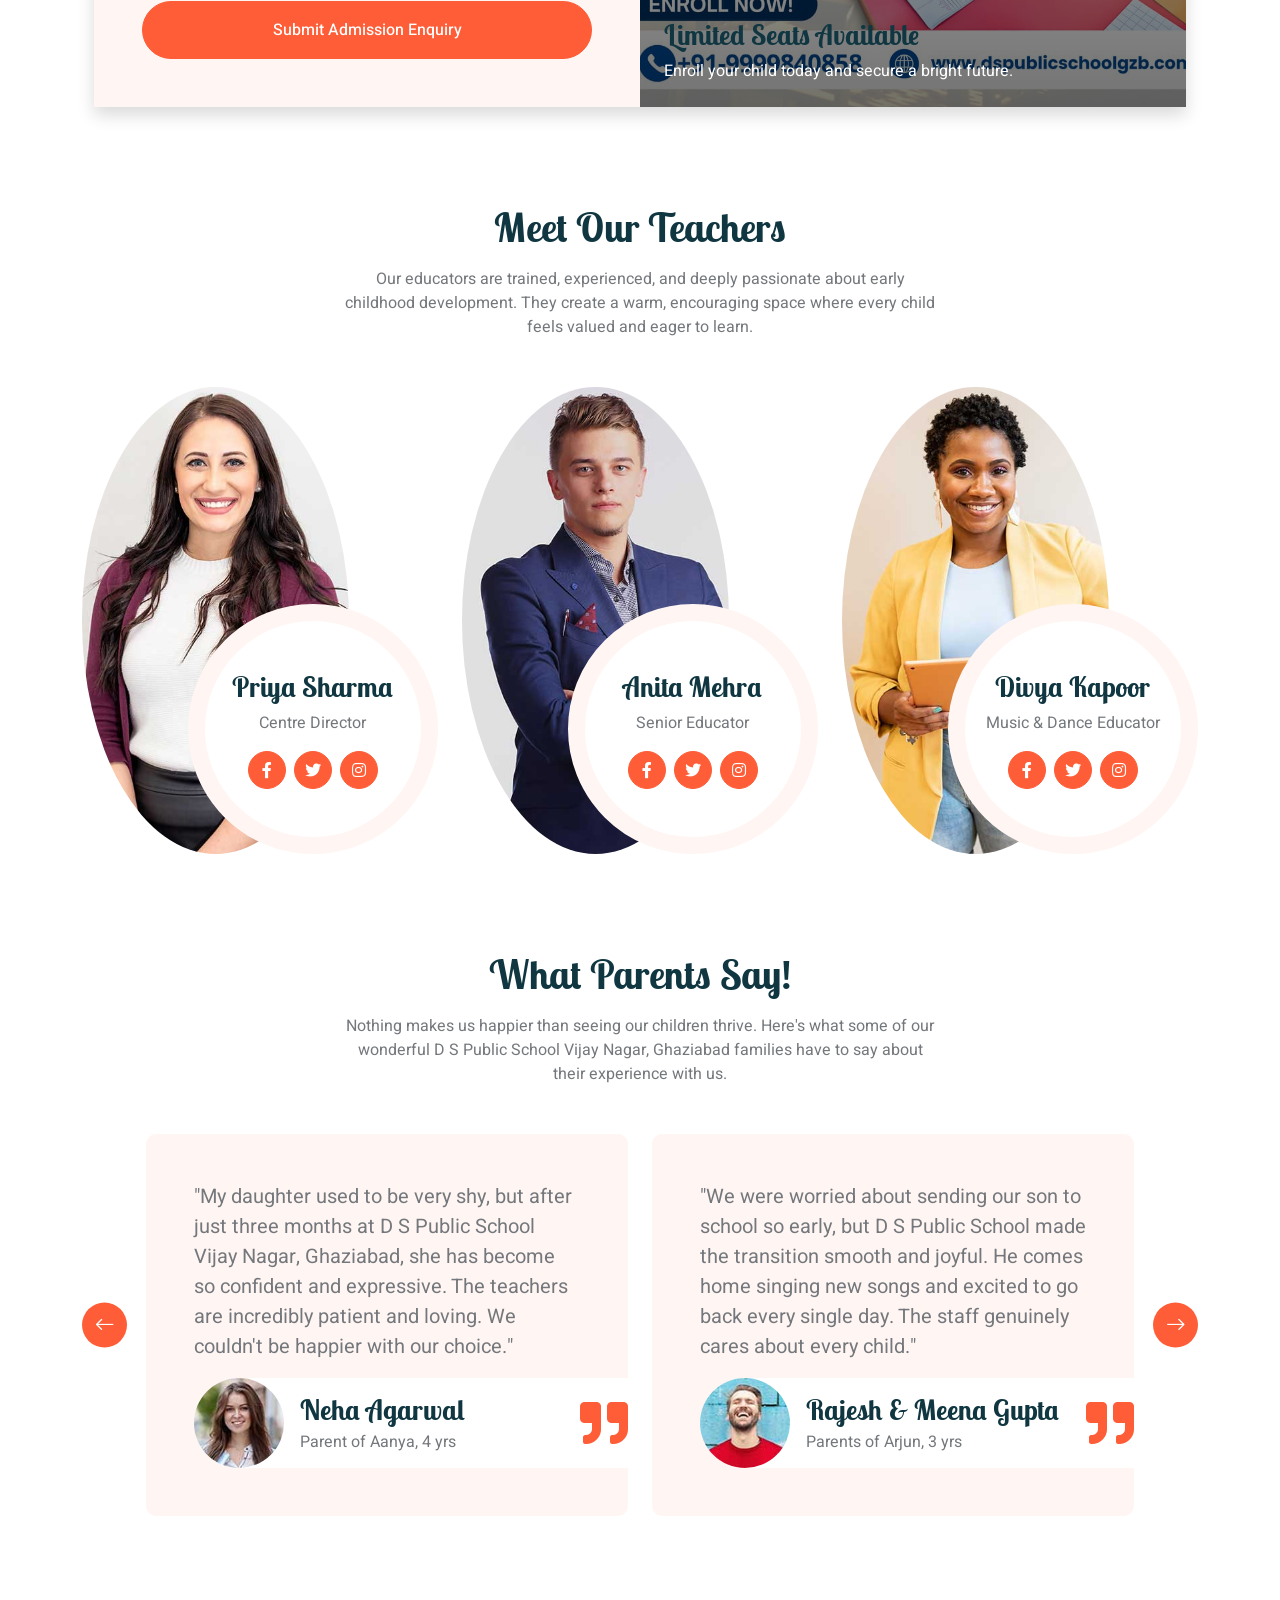
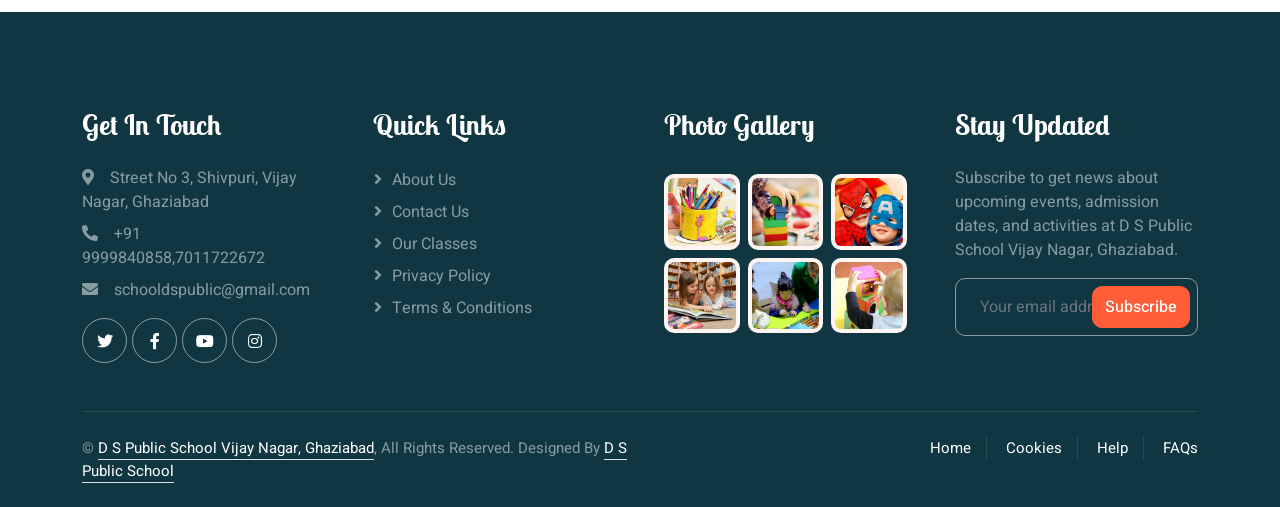
==== commit 3fabde52: "added whatsapp button" ====
--- a/index.html
+++ b/index.html
@@ -221,6 +221,15 @@
         <!-- About End -->
 
 
+        <section class="whatsapp-section">
+  <a href="https://wa.me/919999840858?text=Hello%2C%20thank%20you%20for%20contacting%20our%20school.%20For%20admission%20enquiry%2C%20please%20share%20your%20child%E2%80%99s%20name%2C%20age%2C%20class%20required%2C%20and%20your%20contact%20number."
+   class="whatsapp-btn"
+   target="_blank"
+   aria-label="Chat on WhatsApp">
+    <i class="fab fa-whatsapp"></i>
+</a>
+</section>
+
         <!-- Call To Action Start -->
         <div class="container-xxl py-5">
             <div class="container">
--- a/css/style.css
+++ b/css/style.css
@@ -11,6 +11,67 @@
     right: 45px;
     bottom: 45px;
     z-index: 99;
+}
+
+
+.whatsapp-section {
+    position: fixed;
+    left: 20px;
+    bottom: 20px;
+    z-index: 9999;
+}
+
+.whatsapp-btn {
+    width: 62px;
+    height: 62px;
+    background-color: #25d366;
+    border-radius: 50%;
+    display: flex;
+    align-items: center;
+    justify-content: center;
+    color: #fff;
+    font-size: 32px;
+    text-decoration: none;
+    box-shadow: 0 8px 20px rgba(0, 0, 0, 0.2);
+    transition: all 0.3s ease;
+}
+
+.whatsapp-btn:hover {
+    background-color: #1ebc59;
+    color: #fff;
+    transform: translateY(-3px) scale(1.05);
+}
+
+.whatsapp-btn i {
+    line-height: 1;
+}
+
+/* Tablet */
+@media (max-width: 991px) {
+    .whatsapp-section {
+        right: 18px;
+        bottom: 18px;
+    }
+
+    .whatsapp-btn {
+        width: 58px;
+        height: 58px;
+        font-size: 30px;
+    }
+}
+
+/* Mobile */
+@media (max-width: 576px) {
+    .whatsapp-section {
+        right: 15px;
+        bottom: 15px;
+    }
+
+    .whatsapp-btn {
+        width: 52px;
+        height: 52px;
+        font-size: 26px;
+    }
 }
 
 
